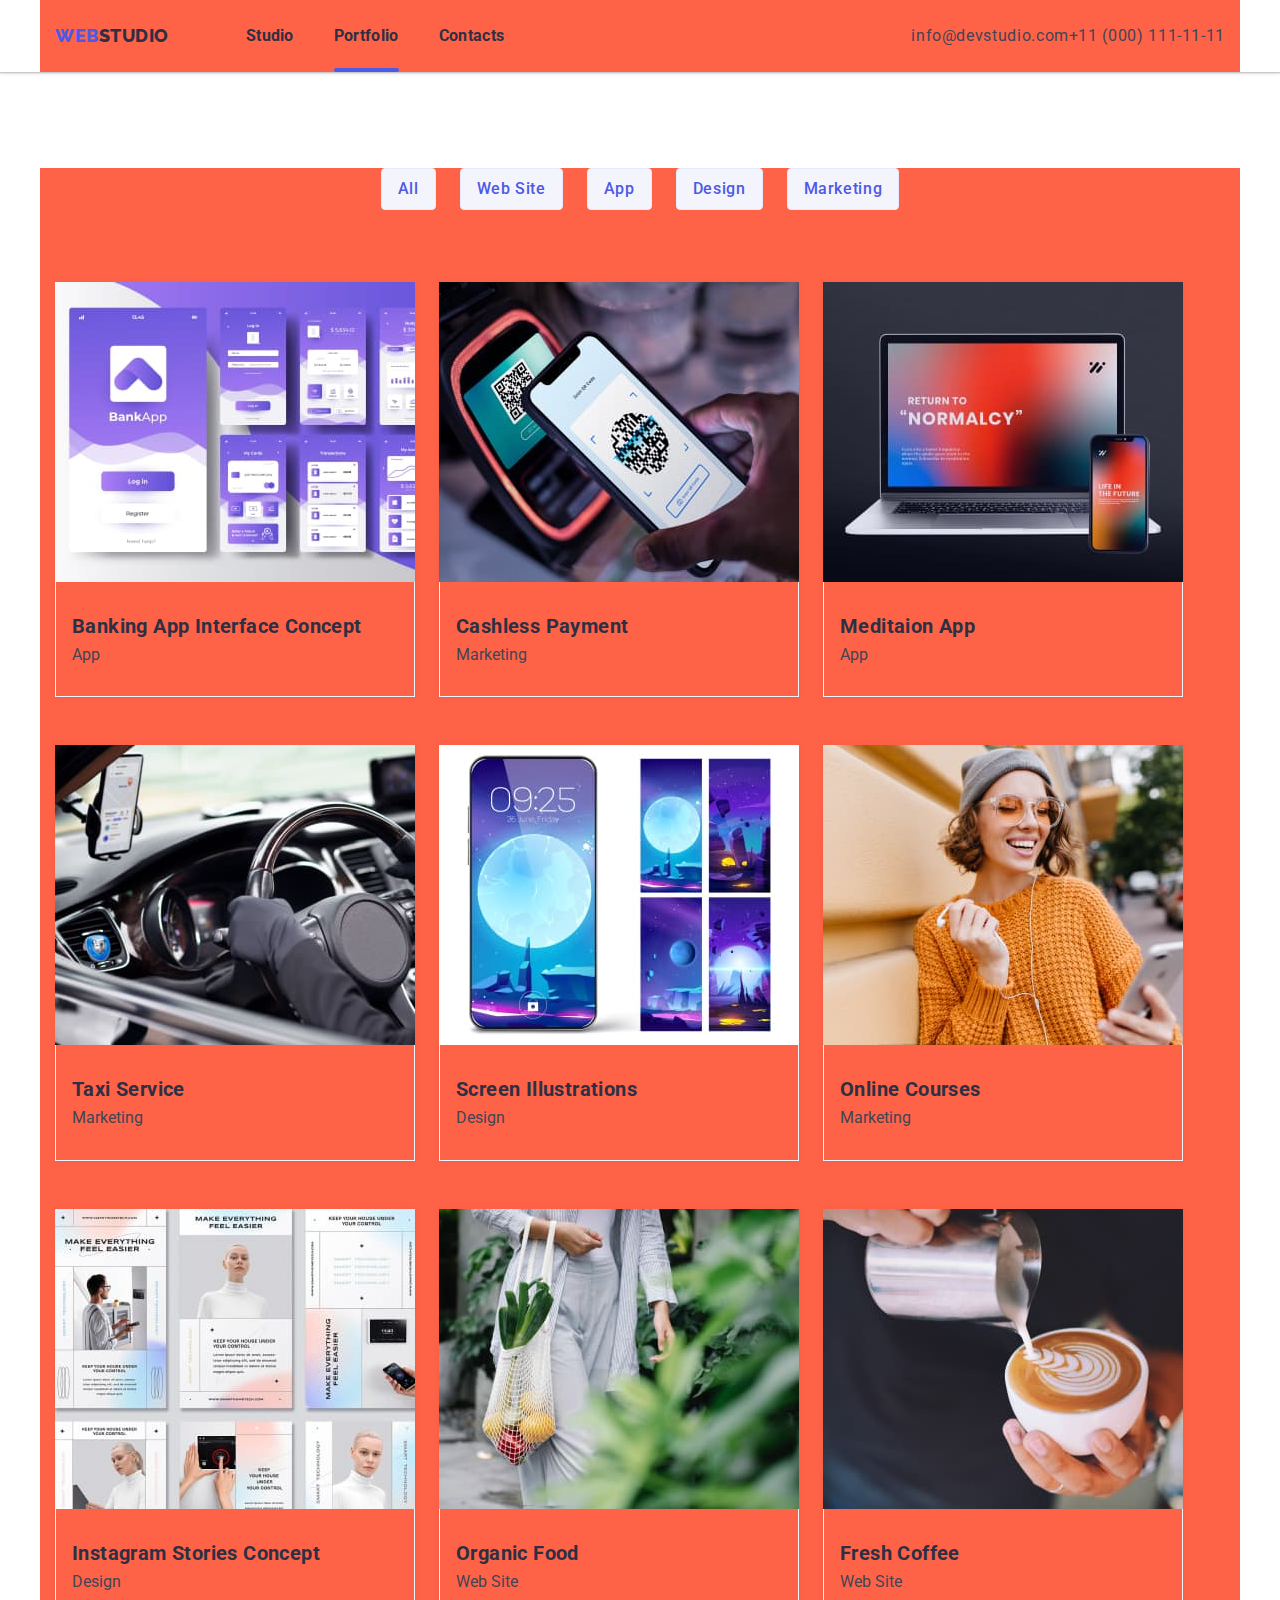
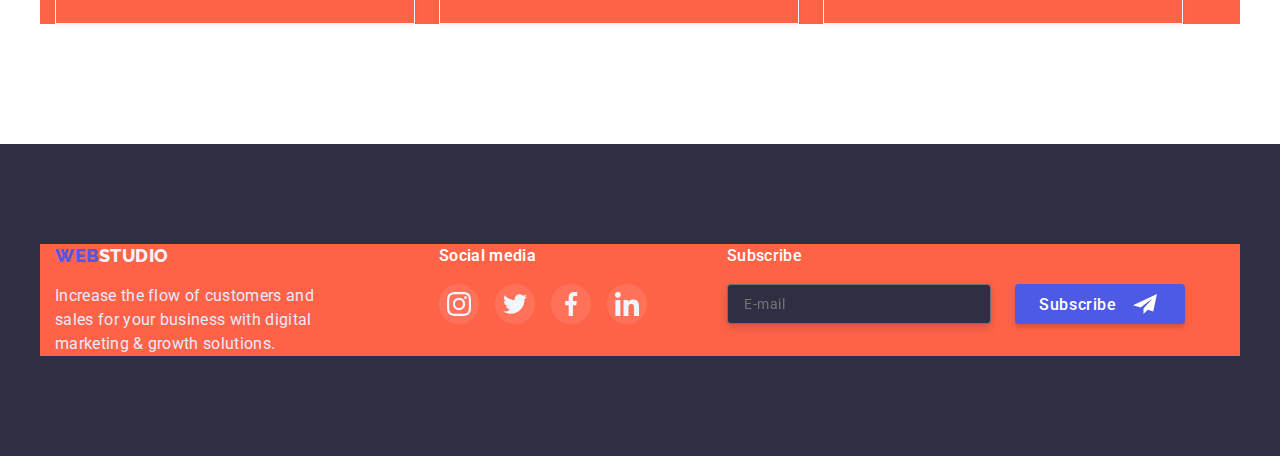
==== portfolio.html @ c45986e3 "Робота почалася" ====
<!DOCTYPE html>
<html lang="en">
  <head>
    <meta charset="UTF-8" />
    <meta http-equiv="X-UA-Compatible" content="IE=edge" />
    <meta name="viewport" content="width=device-width, initial-scale=1.0" />
    <title>Portfolio</title>
    <!-- шрифт Raleway – 800 і шрифт Roboto – 400, 500, 700 і 900. -->
    <link rel="preconnect" href="https://fonts.googleapis.com" />
    <link rel="preconnect" href="https://fonts.gstatic.com" crossorigin />
    <link
      href="https://fonts.googleapis.com/css2?family=Raleway:wght@800&family=Roboto:wght@400;500;700;900&display=swap"
      rel="stylesheet"
    />

    <link
      rel="stylesheet"
      href="https://cdn.jsdelivr.net/npm/modern-normalize@1.1.0/modern-normalize.min.css"
    />

    <link rel="stylesheet" href="./css/styles.css" />
  </head>
  <body>
    <header class="top-page">
      <!--шапка сторінки-->
      <div class="container cont-div">
        <nav class="cont-nav">
          <a class="logo-studio decor" href="">
            <span class="logo-web">Web</span>Studio</a
          >
          <ul class="nav-menu">
            <li class="menu-item">
              <a class="menu-list decor text-style" href="./index.html">
                Studio</a
              >
            </li>
            <li class="menu-item">
              <a class="menu-list curent-page decor text-style" href="#">Portfolio</a>
            </li>
            <li class="menu-item">
              <a class="menu-list decor text-style" href="#">Contacts</a>
            </li>
          </ul>
        </nav>
        <ul class="text-top list">
          <li>
            <a href="mailto:info@devstudio.com" class="decor text-top-efects"
              >info@devstudio.com</a
            >
          </li>
          <li>
            <a
              href="tel:+11(000)111-11-11"
              class="decor text-top-efects top-link-margin"
              >+11 (000) 111-11-11</a
            >
          </li>
        </ul>
      </div>
    </header>
    <main>
      <!-- секція посилань -->
      <section class="main-box">
        <div class="container">
          <!-- прихований заголовок -->
          <h1 class="visually-hidden">Portfolio</h1>
          <ul class="list portfolio-menu">
            <li class="menu-items">
              <button type="button" class="filter-button">All</button>
            </li>
            <li class="menu-items">
              <button type="button" class="filter-button">Web Site</button>
            </li>
            <li class="menu-items">
              <button type="button" class="filter-button">App</button>
            </li>
            <li class="menu-items">
              <button type="button" class="filter-button">Design</button>
            </li>
            <li class="menu-items">
              <button type="button" class="filter-button">Marketing</button>
            </li>
          </ul>
          <!-- список зображень -->
          <ul class="list main-list">
            <li class="pakcage-list-link">
              <a href="#" class="decor list-link">
                <div class="common-parent">
                  <img class="main-portfolio-photo"
                    src="./images/img1p.jpg"
                    alt="bank app"
                    width="360"
                    height="300"
                  />
                  <p class="overlay">
                    14 Stylish and User-Friendly App Design Concepts · Task
                    Manager App · Calorie Tracker App · Exotic Fruit Ecommerce
                    App · Cloud Storage App
                  </p>
                </div>
                <div class="card-text">
                  <h2 class="text-image">Banking App Interface Concept</h2>
                  <p class="subtext-image">App</p>
                </div>
              </a>
            </li>
            <li class="pakcage-list-link">
              <a href="#" class="decor list-link">
                <div class="common-parent">
                  <img
                    src="./images/img2p.jpg"
                    alt="blue box"
                    width="360"
                    height="300"
                  />
                  <p class="overlay">
                    14 Stylish and User-Friendly App Design Concepts · Task
                    Manager App · Calorie Tracker App · Exotic Fruit Ecommerce
                    App · Cloud Storage App
                  </p>
                </div>
                <div class="card-text">
                  <h2 class="text-image">Cashless Payment</h2>
                  <p class="subtext-image">Marketing</p>
                </div>
              </a>
            </li>
            <li class="pakcage-list-link">
              <a href="#" class="decor list-link">
                <div class="common-parent">
                  <img
                    src="./images/img3p.jpg"
                    alt="makbook and celphone"
                    width="360"
                    height="300"
                  />
                  <p class="overlay">
                    14 Stylish and User-Friendly App Design Concepts · Task
                    Manager App · Calorie Tracker App · Exotic Fruit Ecommerce
                    App · Cloud Storage App
                  </p>
                </div>
                <div class="card-text">
                  <h2 class="text-image">Meditaion App</h2>
                  <p class="subtext-image">App</p>
                </div>
              </a>
            </li>
            <li class="pakcage-list-link">
              <a href="#" class="decor list-link">
                <div class="common-parent">
                  <img
                    src="./images/img4p.jpg"
                    alt="navigator in the car"
                    width="360"
                    height="300"
                  />
                  <p class="overlay">
                    14 Stylish and User-Friendly App Design Concepts · Task
                    Manager App · Calorie Tracker App · Exotic Fruit Ecommerce
                    App · Cloud Storage App
                  </p>
                </div>
                <div class="card-text">
                  <h2 class="text-image">Taxi Service</h2>
                  <p class="subtext-image">Marketing</p>
                </div>
              </a>
            </li>
            <li class="pakcage-list-link">
              <a href="#" class="decor list-link">
                <div class="common-parent">
                  <img
                    src="./images/img5p.jpg"
                    alt="display of celphone"
                    width="360"
                    height="300"
                  />
                  <p class="overlay">
                    14 Stylish and User-Friendly App Design Concepts · Task
                    Manager App · Calorie Tracker App · Exotic Fruit Ecommerce
                    App · Cloud Storage App
                  </p>
                </div>
                <div class="card-text">
                  <h2 class="text-image">Screen Illustrations</h2>
                  <p class="subtext-image">Design</p>
                </div>
              </a>
            </li>
            <li class="pakcage-list-link">
              <a href="#" class="decor list-link">
                <div class="common-parent">
                  <img
                    src="./images/img6p.jpg"
                    alt="girl and celphone"
                    width="360"
                    height="300"
                  />
                  <p class="overlay">
                    14 Stylish and User-Friendly App Design Concepts · Task
                    Manager App · Calorie Tracker App · Exotic Fruit Ecommerce
                    App · Cloud Storage App
                  </p>
                </div>
                <div class="card-text">
                  <h2 class="text-image">Online Courses</h2>
                  <p class="subtext-image">Marketing</p>
                </div>
              </a>
            </li>
            <li class="pakcage-list-link">
              <a href="#" class="decor list-link">
                <div class="common-parent">
                  <img
                    src="./images/img7p.jpg"
                    alt="profile"
                    width="360"
                    height="300"
                  />
                  <p class="overlay">
                    14 Stylish and User-Friendly App Design Concepts · Task
                    Manager App · Calorie Tracker App · Exotic Fruit Ecommerce
                    App · Cloud Storage App
                  </p>
                </div>
                <div class="card-text">
                  <h2 class="text-image">Instagram Stories Concept</h2>
                  <p class="subtext-image">Design</p>
                </div>
              </a>
            </li>
            <li class="pakcage-list-link">
              <a href="#" class="decor list-link">
                <div class="common-parent">
                  <img
                    src="./images/img8p.jpg"
                    alt="bag in food"
                    width="360"
                    height="300"
                  />
                  <p class="overlay">
                    14 Stylish and User-Friendly App Design Concepts · Task
                    Manager App · Calorie Tracker App · Exotic Fruit Ecommerce
                    App · Cloud Storage App
                  </p>
                </div>
                <div class="card-text">
                  <h2 class="text-image">Organic Food</h2>
                  <p class="subtext-image">Web Site</p>
                </div>
              </a>
            </li>
            <li class="pakcage-list-link">
              <a href="#" class="decor list-link">
                <div class="common-parent">
                  <img
                    src="./images/img9p.jpg"
                    alt="cup of coffee"
                    width="360"
                    height="300"
                  />
                  <p class="overlay">
                    14 Stylish and User-Friendly App Design Concepts · Task
                    Manager App · Calorie Tracker App · Exotic Fruit Ecommerce
                    App · Cloud Storage App
                  </p>
                </div>
                <div class="card-text">
                  <h2 class="text-image">Fresh Coffee</h2>
                  <p class="subtext-image">Web Site</p>
                </div>
              </a>
            </li>
          </ul>
        </div>
      </section>
    </main>
    <footer class="color-back-space">
      <div class="container main-div">
        <div class="main-footer">
          <a class="logo-studio decor second-logo-color" href="">
            <span class="logo-web">Web</span>Studio</a
          >
          <p class="main-footer-text">
            Increase the flow of customers and sales for your business with
            digital marketing & growth solutions.
          </p>
        </div>
        <div class="pacage-footer-link">
          <h3 class="futer-subtitle">Social media</h3>
          <ul class="fotter-list list">
            <li class="list-li">
              <a href="#" class="list-li-link">
                <svg class="li-link-svg">
                  <use href="./images/sprite.svg#icon-instagram"></use>
                </svg>
              </a>
            </li>
            <li class="list-li">
              <a href="#" class="list-li-link">
                <svg class="li-link-svg">
                  <use href="./images/sprite.svg#icon-twitter"></use>
                </svg>
              </a>
            </li>
            <li class="list-li">
              <a href="#" class="list-li-link">
                <svg class="li-link-svg">
                  <use href="./images/sprite.svg#icon-facebook"></use>
                </svg>
              </a>
            </li>
            <li class="list-li">
              <a href="#" class="list-li-link">
                <svg class="li-link-svg">
                  <use href="./images/sprite.svg#icon-linkedin"></use>
                </svg>
              </a>
            </li>
          </ul>
        </div>
        <form class="box-subscribe">
          <label class="input-mail-fotter">
            <span class="describ-subscrib">Subscribe</span>
            <input
              class="field-imput-mail"
              type="email"
              name="user-subscrebe"
              placeholder="E-mail"
            />
          </label>
          
          <button class="button-send-mail buttons-style join-button" type="submit">
              Subscribe
              <svg class="svg-airplane">
                <use href="./images/sprite-original.svg#icon-frame"></use>
              </svg>
          </button>
          
        </form>
      </div>
    </footer>
  </body>
</html>
---- css/styles.css ----
/* ==============Baze================= */

body {
  margin: 0;
  font-family: Roboto, sans-serif;
  color: #2e2f42;
  font-size: 16px;
}
html {
  box-sizing: border-box;
}
*,
*::before,
*::after {
  box-sizing: inherit;
}

.visually-hidden {
  position: absolute;
  white-space: nowrap;
  width: 1px;
  height: 1px;
  overflow: hidden;
  border: 0;
  padding: 0;
  clip: rect(0 0 0 0);
  clip-path: inset(50%);
  margin: -1px;
}

.list {
  list-style: none;
}

.decor {
  text-decoration: none;
}

h1,
h2,
h3,
h4,
p {
  margin-top: 0;
  margin-bottom: 0;
}

ul {
  margin-top: 0;
  margin-bottom: 0;
  padding-left: 0;
}

img {
  display: block;
}

/* .container {
  width: 1158px;
  margin-left: auto;
  margin-right: auto;
  padding-left: 15px;
  padding-right: 15px;
} */



.container {
  padding-left: 15px;
  padding-right: 15px;
}
@media screen and (min-width: 320px) {
  .container {
   max-width: 767px;
   width: 100%;
    margin-left: auto;
    margin-right: auto;
    background-color: tomato;
  } 
}

@media screen and (min-width: 768px) {
  .container {
    width: 768px;
  }
}

@media screen and (min-width: 1200px) {
  .container {
    min-width: 1200px;
  }
}


/* ============== Components============*/
:root {
  --main-color-text: #434455;
  --primary-brand: #4d5ae5;
  --universal-color: #2e2f42;
  --subakcent-color: #f4f4fd;
  --color-secondary: #ffffff;
  --color-fon: #f4f4fd;
  --color-decor: #e7e9fc;

  --trans-der-and-func: 250ms cubic-bezier(0.4, 0, 0.2, 1);
}

/* ============== /Components============*/

/* --------логотип і навігація--------- */

.top-page {
  box-shadow: 0px 2px 1px rgba(46, 47, 66, 0.08),
    0px 1px 1px rgba(46, 47, 66, 0.16), 0px 1px 6px rgba(46, 47, 66, 0.08);
}
.cont-div {
  display: flex;
  align-items: center;
  justify-content: space-between;
}

.cont-nav {
  display: flex;
}
.logo-web {
  font-family: Raleway, sans-serif;
  font-size: 18px;
  line-height: 1.33;
  text-transform: uppercase;
  font-weight: 800;
  color: var(--primary-brand);
}
.logo-studio {
  margin-right: 77px;
  padding-top: 24px;
  padding-bottom: 24px;

  font-family: Raleway, sans-serif;
  font-size: 18px;
  line-height: 1.33;
  letter-spacing: 0.03em;
  text-transform: uppercase;
  font-weight: 800;
  color: var(--universal-color);
}

.nav-menu {
  display: flex;
  align-items: center;
  list-style: none;
  text-decoration: none;
}

@media screen and (max-width: 767px){
  .nav-menu {
    display: none;
  }
}

.menu-item:not(:last-child) {
  margin-right: 40px;
}
.menu-item {
}

.text-style {
  position: relative;
  display: block;
  padding-top: 24px;
  padding-bottom: 24px;
  font-weight: 700;
  line-height: 1.5;
  letter-spacing: 0.02em;
  color: inherit;
  transition: color 250ms cubic-bezier(0.4, 0, 0.2, 1);
}
.menu-list.curent-page::after {
  content: "";
  position: absolute;
  display: block;
  width: 100%;
  height: 4px;
  bottom: 0;
  background: #4d5ae5;
  border-radius: 2px;
}
.menu-list:hover::after,
.menu-list:focus::after {
  color: var(--primary-brand);
}

.menu-list:hover,
.menu-list:focus {
  color: var(--primary-brand);
}
.menu-list:active {
  color: var(--primary-brand);
}

.text-top-efects {
  color: var(--main-color-text);
  padding-top: 24px;
  padding-bottom: 24px;
  transition: color var(--trans-der-and-func);
}
.text-top-efects:hover,
.text-top-efects:focus {
  color: var(--primary-brand);
}


/* --------/логотип і навігація--------- */


/* --------стилізація мобільного меню--------- */
@media screen and (max-width: 767px) {

  .burger-menu {
    width: 32px;
    height: 22px;
    padding: 0;
    cursor: pointer;
   
    border-color: transparent;
    background-color: var(--color-decor);
  }
  .icon-burger-menu {
    width: 100%;
    height: 100%;
  }

  .text-top {
    display: none;
  }
  .mobile-menu {
    position: fixed;
    top: 0;
    left: 0;
    width: 100%;
    height: 100%;
    max-height: 796px;
    z-index: 1000;
    background-color: blue;
  
    opacity: 0;
    visibility: hidden;
    pointer-events: none;
    transition: opacity var(--trans-der-and-func), visibility var(--trans-der-and-func);
  }
  
  .mobile-menu.is-open {
    opacity: 1;
    visibility: visible;
    pointer-events: auto;
  }
  
  .mobile-container {
    position: relative;
  }
  
  .close-mobile-menu {
    position: absolute;
    top: 40px;
    right: 40px;
    display: flex;
    justify-content: center;
    align-items: center;
    padding: 0;
    width: 24px;
    height: 24px;
    border-radius: 50%;
    cursor: pointer;
    background: #e7e9fc;
    border: 1px solid rgba(0, 0, 0, 0.1);
    transition: border var(--trans-der-and-func);
  }
  
  .close-mobile-menu:hover,
  .close-mobile-menu:focus {
    background: #e7e9fc;
    box-shadow: 0px 1px 6px rgba(46, 47, 66, 0.08),
      0px 1px 1px rgba(46, 47, 66, 0.16), 0px 2px 1px rgba(46, 47, 66, 0.08);
    border: transparent; */
  }

  .mobile-sociale-link {

  }
  
  .mobile-link-item {
  
  }
  
}



@media screen and (min-width: 768px) {
  .burger-menu,
  .mobile-page-list,
  .mobile-list-contacts,
  .close-mobile-menu,
  .mobile-sociale-link
   {
    display: none;
  }
   .text-top {
    display: block;
    font-size: 12px;
    line-height: 1.33;
    letter-spacing: 0.04em;
    color: var(--main-color-text);
   }

   .list-distance {
    margin-left: 0;
   }


}


@media screen and (min-width: 1200px) {
  
  .text-top {
    display: flex;
    font-size: 16px;
  line-height: 1.5;
}
.list-distance {
  margin-left: 40px;
}
}




/* --------стилізація мобільного меню--------- */



/* ------оформлення секції герой ----------*/
.hero-style {
  max-width: 1440px;
  margin-left: auto;
  margin-right: auto;
  padding-top: 192px;
  padding-bottom: 192px;
  background-image: linear-gradient(
      rgba(46, 47, 66, 0.7),
      rgba(46, 47, 66, 0.7)
    ),
    url(../images/people-office.jpg);
  background-size: cover;
  text-align: center;
}

.hero-case {
}
.hero-title {
  margin: 0 auto;
  font-weight: 700;
  font-size: 56px;
  width: 496px;
  line-height: 1.07;
  color: var(--color-secondary);
}

.buttons-style {
  min-width: 170px;
  margin-top: 48px;
  padding-top: 16px;
  padding-right: 10px;
  padding-bottom: 16px;
  padding-left: 10px;
  background: var(--primary-brand);
  box-shadow: 0px 4px 4px rgba(0, 0, 0, 0.15);
  border: 1px transparent;
  border-radius: 4px;

  font-family: inherit;
  font-weight: 700;
  font-size: 16px;
  line-height: 1.19;
  align-items: center;
  letter-spacing: 0.04em;
  color: var(--color-secondary);
  cursor: pointer;
  transition: box-shadow var(--trans-der-and-func);
}
.buttons-style:hover,
.buttons-style:focus {
  background: var(--primary-brand);
  box-shadow: 0px 1px 6px rgba(46, 47, 66, 0.08),
    0px 1px 1px rgba(46, 47, 66, 0.16), 0px 2px 1px rgba(46, 47, 66, 0.08);
}
.buttons-style:active {
  background: #404bbf;
  box-shadow: 0px 4px 4px rgba(0, 0, 0, 0.15);

  /* ------/оформлення секції герой ----------*/
}
/*  -------секція друга - основні переваги-------------*/
.second-list {
  display: flex;
  justify-content: center;
  align-items: center;
  width: 264px;
  height: 112px;
  margin-bottom: 8px;

  padding: 24px 100px;
  background: #f4f4fd;
  border-radius: 4px;
}
.elements-place {
  display: flex;
  justify-content: space-between;
}

.place-of-space:not(:last-child) {
  margin-right: 24px;
  flex-basis: calc((100% - 72px) / 4);
  min-width: 264px;
}
.element-of-dicoration {
  width: 64px;
  height: 64px;
}

.subhead {
  margin-bottom: 8px;
  font-weight: 700;
  font-size: 20px;
  line-height: 1.2;
  letter-spacing: 0.02em;
}
.main-content {
  letter-spacing: 0.02em;
  font-size: 16px;
  line-height: 1.5;
  color: var(--main-color-text);
}

/*  --------/секція друга - основні переваги-------------*/



/* ----------cекція третя - що ми робимо-------------- */
.box-space {
  padding-bottom: 120px;
  padding-top: 120px;
}
.subtitle {
  font-weight: 700;
  font-size: 36px;
  line-height: 1.11;
  text-align: center;
  letter-spacing: 0.02em;
  text-transform: capitalize;
  margin-bottom: 72px;
}
.work-list {
  display: flex;
  gap: 24px;
}
.work-list-item {
  flex-basis: calc((100% - 48px) / 3);
}
/* --------/cекція третя - що ми робимо-------------- */

/*--------секція четверта - наша команда-----------*/
.space {
  padding-bottom: 120px;
}
.image-descriptions {
  padding-top: 32px;
  padding-bottom: 32px;
  text-align: center;
}
.sub-subtitle {
  margin-bottom: 8px;
  font-weight: 700;
  font-size: 20px;
  line-height: 1.2;
  letter-spacing: 0.02em;
}

.back-ceil {
  background-color: var(--color-fon);
}

.data-team {
  display: flex;
  gap: 24px;
}
.back-pictures-phone {
  flex-basis: calc((100% - 72px) / 4);
  background-color: var(--color-secondary);
  box-shadow: 0px 1px 6px rgba(46, 47, 66, 0.08),
    0px 1px 1px rgba(46, 47, 66, 0.16), 0px 2px 1px rgba(46, 47, 66, 0.08);
  border-radius: 0px 0px 4px 4px;
}

.text-describ {
  margin-bottom: 12px;
  font-size: 16px;
  line-height: 1.5;
  letter-spacing: 0.02em;
  color: var(--main-color-text);
}
.box-social-link {
  display: flex;
  justify-content: center;
  gap: 24px;
}

.social-link {
}
.social-link-item {
  display: flex;
  justify-content: center;
  align-items: center;
  width: 40px;
  height: 40px;
  border-radius: 50%;
  background: var(--primary-brand);
}

.link-marker {
  width: 16px;
  height: 16px;
  fill: var(--color-fon);
}

/*--------/секція четверта - наша команда-----------*/
/* ------додаткова секція з іконками посиланнями на компанії-------- */
.cards-collection {
  padding-bottom: 120px;
}
.icon-book {
  display: flex;
  justify-content: center;
  align-items: center;
  gap: 24px;
}
.icon-book-page {
  flex-basis: calc((100%-120px) / 5);
}
.page-link {
  display: flex;
  justify-content: center;
  align-items: center;
  height: 88px;
  color: #afb1b8;
  border: 1px solid #8e8f99;
  border-radius: 4px;
  transition: color var(--trans-der-and-func), border var(--trans-der-and-func);
}
.page-link:hover,
.page-link:focus {
  color: var(--primary-brand);
  border: 1px solid var(--primary-brand);
  border-radius: 4px;
}
.page-image {
  width: 104px;
  height: 56px;
  fill: #8e8f99;
}

.page-image {
  fill: currentColor;
}
/* ------/додаткова секція з іконками посиланнями на компанії-------- */
/* -----------футер-------------- */
.div-box-pad {
  padding-top: 120px;
}
.color-back-space {
  display: flex;
  padding-top: 100px;
  padding-bottom: 100px;
  background-color: var(--universal-color);
}
.main-div {
  display: flex;
}
.second-logo-color {
  margin-right: 0;
  padding-top: 0;
  padding-bottom: 0;
  align-items: baseline;
  color: var(--color-fon);
}
.main-footer {
}
.main-footer-text {
  margin-top: 16px;
  margin-right: 0;
  font-size: 16px;
  line-height: 1.5;
  letter-spacing: 0.02em;
  color: #e7e9fc;
}

.main-footer-text {
  width: 264px;
}
.pacage-footer-link {
  margin-left: 120px;
  margin-right: 80px;
}

.futer-subtitle {
  margin-bottom: 16px;
  font-weight: 600;
  font-size: 16px;
  line-height: 1.5;
  letter-spacing: 0.02em;
  color: #ffffff;
}
.fotter-list {
  display: flex;
  gap: 16px;
}

.list-li {
}

.list-li-link {
  display: flex;
  justify-content: center;
  align-items: center;
  width: 40px;
  height: 40px;
  background-color: rgba(255, 255, 255, 0.1);
  border-radius: 50%;
  transition: background-color var(--trans-der-and-func);
}

.list-li-link:hover,
.list-li-link:focus {
  background-color: #31d0aa;
}

.li-link-svg {
  width: 24px;
  height: 24px;
  fill: var(--color-fon);
}

/* --------стилі форми футера---------- */
.box-subscribe {
  position: relative;
  display: flex;
  align-items: flex-end;
  width: 453px;
  height: 80px;
}

.input-mail-fotter {
  display: flex;
  flex-direction: column;
  margin-right: 24px;
}
.describ-subscrib {
  margin-bottom: 16px;
  font-weight: 500;
  font-size: 16px;
  line-height: 1.5;
  letter-spacing: 0.02em;
  color: #ffffff;
}
.field-imput-mail {
  width: 264px;
  height: 40px;
  padding: 8px 16px;

  font-weight: 400;
  font-size: 14px;
  line-height: 2;
  letter-spacing: 0.04em;

  outline: none;
  color: rgba(255, 255, 255, 0.6);
  background-color: var(--universal-color);
  border: 1px solid rgba(255, 255, 255, 0.3);
  filter: drop-shadow(0px 4px 4px rgba(0, 0, 0, 0.15));
  border-radius: 4px;
}
.join-button {
  right: 0;
  bottom: 0;

  width: 170px;
}
.button-send-mail {
  display: flex;
  gap: 16px;
  margin-top: 0;
  padding: 8px;
  padding-right: 24px;
  padding-left: 24px;
  height: 40px;
  font-weight: 500;
}

.svg-airplane {
  width: 24px;
  height: 24px;
  align-items: center;
  cursor: pointer;
  pointer-events: none;
  fill: #ffffff;
}

/* --------/стилі форми футера---------- */

/* -----------/футер-------------- */

/* -----------Бекдроп і модальне вікно----------- */
.backdrop {
  position: fixed;
  top: 0;
  left: 0;
  z-index: 1000;
  width: 100%;
  height: 100%;
  background-color: rgba(46, 47, 66, 0.4);
  transition: opacity var(--trans-der-and-func),
    visibility var(--trans-der-and-func);
}

.backdrop.is-hidden {
  opacity: 0;
  visibility: hidden;
  pointer-events: none;
}

.modal {
  position: absolute;
  top: 50%;
  left: 50%;
  transform: translate(-50%, -50%);
  width: 408px;
  padding: 24px;
  padding-top: 72px;

  background: #fcfcfc;
  box-shadow: 0px 1px 1px rgba(0, 0, 0, 0.14), 0px 1px 3px rgba(0, 0, 0, 0.12),
    0px 2px 1px rgba(0, 0, 0, 0.2);
  border-radius: 4px;
}

.position {
}

.close-modal {
  position: absolute;
  top: 24px;
  right: 24px;
  display: flex;
  justify-content: center;
  align-items: center;
  padding: 0;
  width: 24px;
  height: 24px;
  border-radius: 50%;
  cursor: pointer;
  background: #e7e9fc;
  border: 1px solid rgba(0, 0, 0, 0.1);
  transition: border var(--trans-der-and-func);
}

.close-modal:hover,
.close-modal:focus {
  background: #e7e9fc;
  box-shadow: 0px 1px 6px rgba(46, 47, 66, 0.08),
    0px 1px 1px rgba(46, 47, 66, 0.16), 0px 2px 1px rgba(46, 47, 66, 0.08);
  border: transparent;
}

/* -----------/Бекдроп і модальне вікно----------- */

/* ----------Стилі форми---------------------- */

.action {
  box-sizing: border-box;
  text-align: center;
  margin-bottom: 16px;
  font-weight: 500;
  font-size: 16px;
  line-height: 1.5;
  letter-spacing: 0.02em;
  color: var(--universal-color);
}

.style-form {
  display: flex;
  flex-direction: column;
}
.join-form-field {
  margin-bottom: 16px;
}

.form-field {
  display: block;
  margin-bottom: 8px;
}
.text-form-style {
  display: block;
  margin-bottom: 4px;
  font-weight: 400;
  font-size: 12px;
  line-height: 1.33;

  letter-spacing: 0.04em;
  color: #8e8f99;
  cursor: pointer;
}
.input-svg-together {
  position: relative;
  display: block;
  cursor: pointer;
}
.field-input {
  display: inline-block;
  width: 100%;
  padding-left: 40px;
  height: 40px;
  border: 1px solid rgba(33, 33, 33, 0.2);
  border-radius: 4px;
}
.svg-input {
  position: absolute;
  display: block;
  width: 18px;
  height: 18px;
  top: 0;
  left: 16px;
  margin: 0;
  fill: black;
  transform: translate(0, 50%);
}

.field-input:focus + .svg-input {
  fill: var(--primary-brand);
}
.svg-phone-size {
  width: 18px;
  height: 24px;
}
.page-for-coments {
  display: block;
  width: 100%;
  height: 120px;
  padding: 8px 16px;
  resize: none;

  font-weight: 400;
  font-size: 12px;
  line-height: 1.33;
  letter-spacing: 0.04em;
  border: 1px solid rgba(33, 33, 33, 0.2);
  border-radius: 4px;
}
.box-policy {
  display: flex;
  align-items: center;
  margin-bottom: 24px;
}
.check {
  width: 16px;
  height: 16px;
  margin-right: 8px;
  align-items: baseline;
  border-radius: 2px;
}
.check {
  appearance: none;
  -webkit-appearance: none;
  -moz-appearance: none;
}
.check:checked + .icon-policy-check {
  fill: var(--color-fon);
  background: #404bbf;
  border: 1.25px solid #404bbf;
}
.text-policy {
  position: relative;
  display: flex;
  align-items: center;
  font-size: 12px;
  line-height: 1.33px;
  letter-spacing: 0.04em;
  color: #757575;
}
.button-send {
  margin-right: auto;
  margin-left: auto;
  margin-top: 0;
  width: 169px;
  height: 56px;
  font-weight: 500;
}
.link-policy {
  margin-left: 4px;
  color: var(--primary-brand);
}
.icon-policy-check {
  position: absolute;
  width: 16px;
  height: 16px;
  padding: 2px;
  fill: #fcfcfc;
  border: 1.25px solid #2e2f42;
  border-radius: 2px;
}

/* ----------/Стилі форми---------------------- */

/* ==================Portfolio======================= */

/* -----------оформлення кнопок----------- */
.main-box {
  padding-top: 96px;
  padding-bottom: 120px;
}
.main-box {
  padding-top: 96px;
  padding-bottom: 120px;
}
.portfolio-menu {
  display: flex;
  flex-direction: row;
  justify-content: center;
  margin-bottom: 72px;
}
.menu-items:not(:last-child) {
  margin-right: 24px;
}

.filter-button {
  background-color: var(--color-fon);
  padding: 8px 16px;
  font-family: inherit;
  font-weight: 500;
  font-size: 16px;
  line-height: 1.5;
  letter-spacing: 0.04em;
  color: var(--primary-brand);

  border: 1px solid #e7e9fc;
  border-radius: 4px;
  cursor: pointer;
  transition: color var(--trans-der-and-func),
    background-color var(--trans-der-and-func), border var(--trans-der-and-func),
    box-shadow var(--trans-der-and-func);
}

.filter-button:hover,
.filter-button:focus {
  background-color: var(--primary-brand);
  color: var(--color-secondary);
  border-color: transparent;
  box-shadow: 0px 3px 1px rgba(0, 0, 0, 0.1), 0px 2px 1px rgba(0, 0, 0, 0.08),
    0px 2px 2px rgba(0, 0, 0, 0.12);
}
/* -----------/оформлення кнопок----------- */

/* ----------оформлення тексту до карток-------------*/
.main-list {
  display: flex;
  flex-wrap: wrap;
  row-gap: 48px;
  column-gap: 24px;
}

.pakcage-list-link {
}
.list-link {
  display: block;
  box-shadow: 0px 1px 6px rgba(46, 47, 66, 0.08);
  transition: box-shadow var(--trans-der-and-func);
}
.list-link:hover,
.list-link:focus {
  box-shadow: 0px 1px 6px rgba(46, 47, 66, 0.08),
    0px 1px 1px rgba(46, 47, 66, 0.16), 0px 2px 1px rgba(46, 47, 66, 0.08);
}
.common-parent {
  position: relative;
  overflow: hidden;
}
.main-portfolio-photo {
  display: block;
}

.overlay {
  position: absolute;
  top: 0;
  left: 0;
  width: 100%;
  height: 100%;
  overflow: auto;
  transform: translate(0, 100%);
  transition: transform 250ms cubic-bezier(0.4, 0, 0.2, 1);

  padding-top: 40px;
  padding-right: 32px;
  padding-left: 32px;

  font-size: 16px;
  line-height: 1.5;
  letter-spacing: 0.02em;

  color: #f4f4fd;
  background-color: #4d5ae5;
}
.list-link:hover .overlay,
.list-link:focus .overlay {
  transform: translate(0, 0);
}

.card-text {
  padding-top: 32px;
  padding-bottom: 32px;
  padding-left: 16px;
  border-left: 0.5px solid #f4f4fd;
  border-bottom: 0.5px solid #f4f4fd;
  border-right: 0.5px solid #f4f4fd;
}

.text-image {
  font-weight: 700;
  font-size: 20px;
  line-height: 1.2;
  letter-spacing: 0.02em;
  color: var(--universal-color);
}

.subtext-image {
  margin-top: 8px;
  color: var(--main-color-text);
}

/* ----------/оформлення тексту до карток-------------*/

/* ==================/Portfolio======================= */
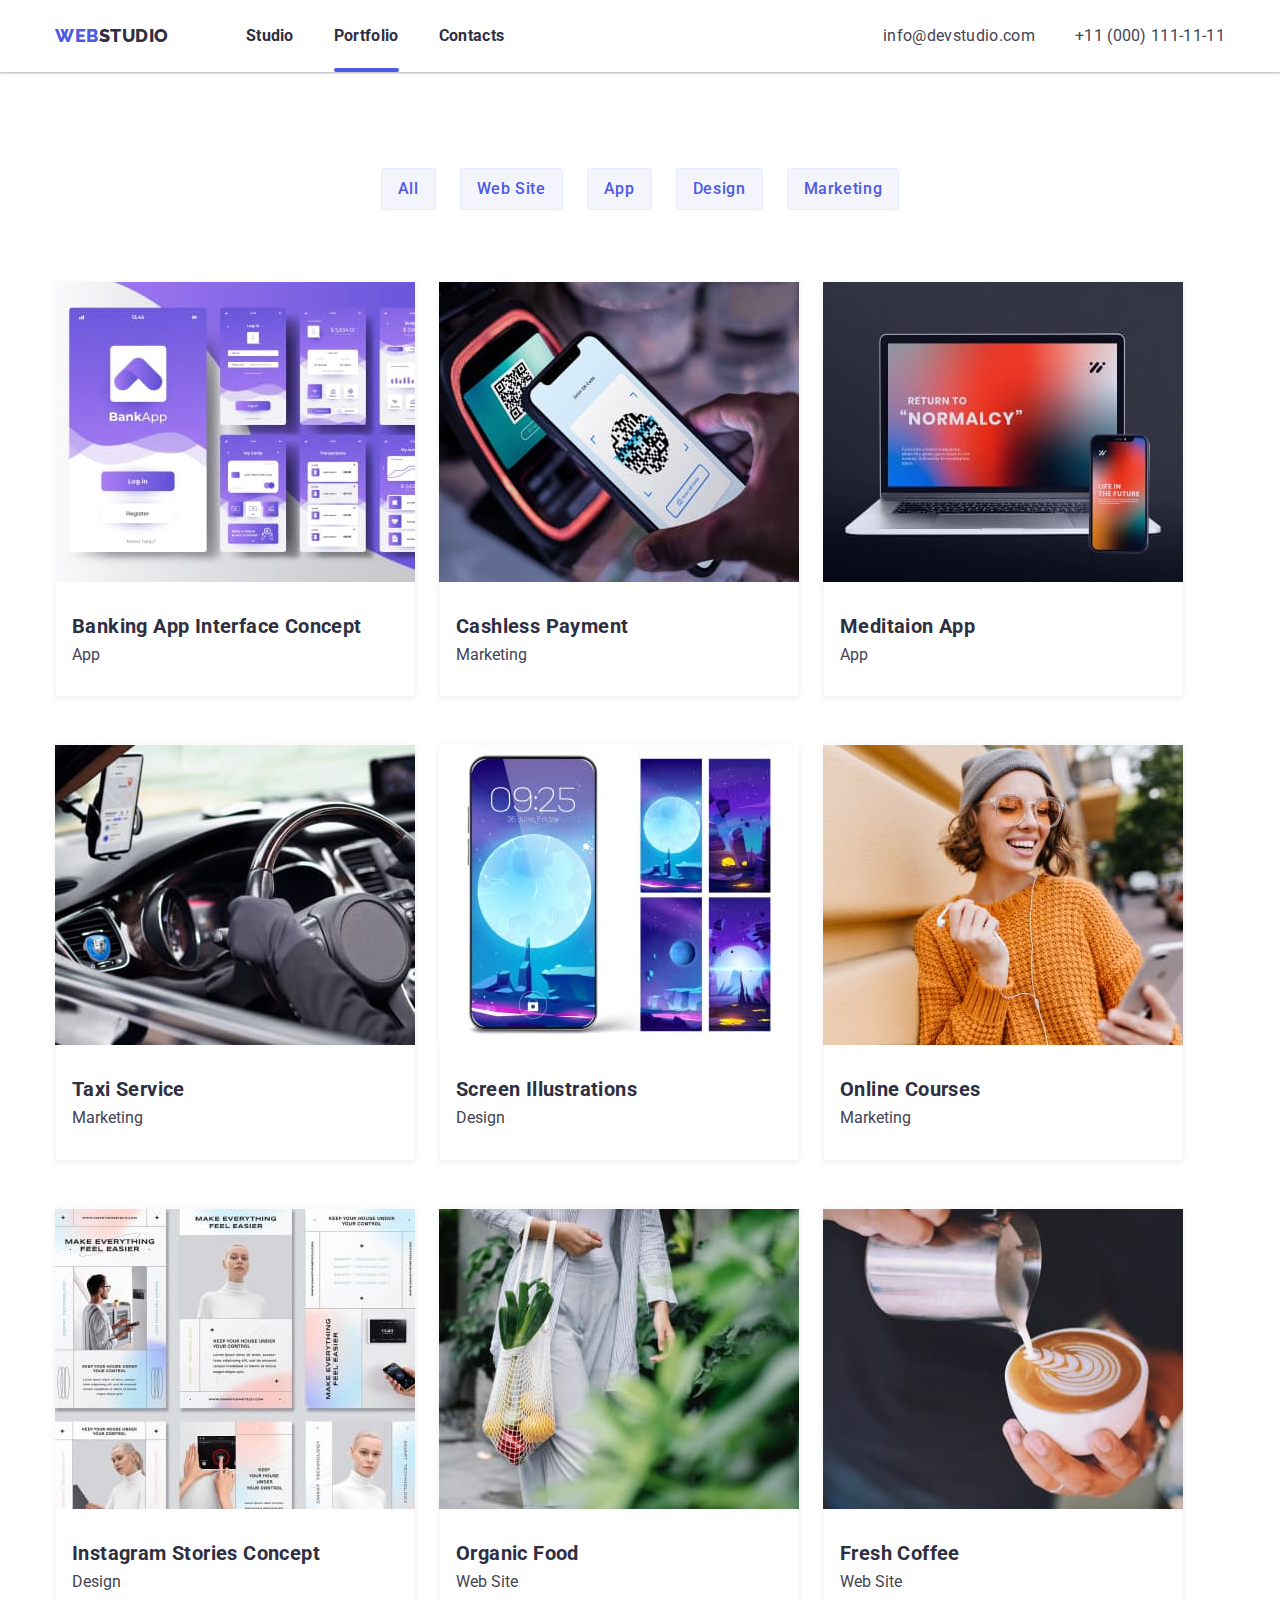
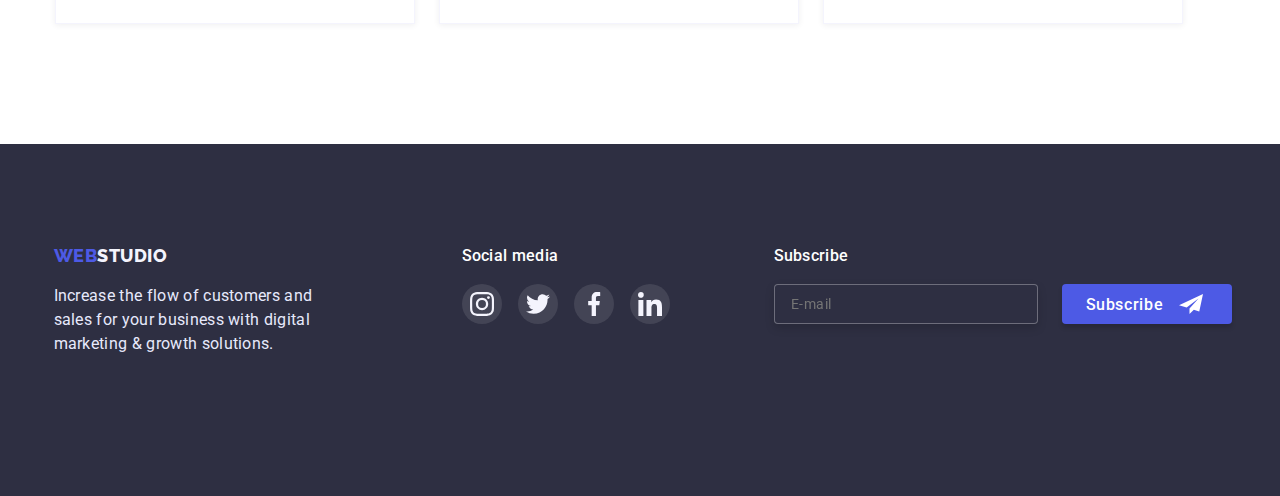
==== commit 4756ce03: "Сторінка студіо готова" ====
--- a/portfolio.html
+++ b/portfolio.html
@@ -35,20 +35,29 @@
               >
             </li>
             <li class="menu-item">
-              <a class="menu-list curent-page decor text-style" href="#">Portfolio</a>
+              <a class="menu-list decor curent-page text-style" href=""
+                >Portfolio</a
+              >
             </li>
             <li class="menu-item">
-              <a class="menu-list decor text-style" href="#">Contacts</a>
+              <a class="menu-list decor text-style" href="">Contacts</a>
             </li>
           </ul>
         </nav>
+
+        <button class="burger-menu" type="button" click-modal-open>
+          <svg class="icon-burger-menu">
+            <use href="./images/sprite.svg#icon-charm_menu-hamburger"></use>
+          </svg>
+        </button>
+
         <ul class="text-top list">
           <li>
             <a href="mailto:info@devstudio.com" class="decor text-top-efects"
               >info@devstudio.com</a
             >
           </li>
-          <li>
+          <li class="list-distance">
             <a
               href="tel:+11(000)111-11-11"
               class="decor text-top-efects top-link-margin"
@@ -56,6 +65,77 @@
             >
           </li>
         </ul>
+      </div>
+      <div class="mobile-menu" full-modal>
+        <div class="container mobile-container">
+          <button class="close-mobile-menu" type="button" click-modal-close>
+            <svg class="style-mobile-button-menu" width="8px" height="8px">
+              <use href="./images/sprite.svg#icon-close"></use>
+            </svg>
+          </button>
+
+          <ul class="mobile-page-list list">
+            <li class="mobile-link-space">
+              <a class="mobile-page-items decor" href="#">Studio</a>
+            </li>
+            <li class="mobile-link-space">
+              <a class="mobile-page-items decor" href="#">Portfolio</a>
+            </li>
+            <li class="mobile-link-space">
+              <a class="mobile-page-items decor" href="#">Contacts</a>
+            </li>
+          </ul>
+
+          <ul class="mobile-list-contacts list">
+            <li class="mob-menu-items">
+              <a
+                class="mob-tel-style"
+                href="tel:+11(000)111-11-11"
+                class="decor"
+                >+11 (000) 111-11-11</a
+              >
+            </li>
+            <li class="mob-menu-items">
+              <a
+                class="mail-mobile-menu"
+                href="mailto:info@devstudio.com"
+                class="decor"
+                >info@devstudio.com</a
+              >
+            </li>
+          </ul>
+
+          <ul class="mobile-sociale-link list">
+            <li class="mob-soc-link">
+              <a href="#" class="mobile-link-item">
+                <svg class="link-marker">
+                  <use href="./images/sprite.svg#icon-instagram"></use>
+                </svg>
+              </a>
+            </li>
+            <li class="mob-soc-link">
+              <a href="#" class="mobile-link-item">
+                <svg class="link-marker">
+                  <use href="./images/sprite.svg#icon-twitter"></use>
+                </svg>
+              </a>
+            </li>
+            <li class="mob-soc-link">
+              <a href="#" class="mobile-link-item">
+                <svg class="link-marker">
+                  <use href="./images/sprite.svg#icon-facebook"></use>
+                </svg>
+              </a>
+            </li>
+            <li class="mob-soc-link">
+              <a href="#" class="mobile-link-item">
+                <svg class="link-marker">
+                  <use href="./images/sprite.svg#icon-linkedin"></use>
+                </svg>
+              </a>
+            </li>
+          </ul>
+        </div>
       </div>
     </header>
     <main>
@@ -86,7 +166,8 @@
             <li class="pakcage-list-link">
               <a href="#" class="decor list-link">
                 <div class="common-parent">
-                  <img class="main-portfolio-photo"
+                  <img
+                    class="main-portfolio-photo"
                     src="./images/img1p.jpg"
                     alt="bank app"
                     width="360"
@@ -330,16 +411,19 @@
               placeholder="E-mail"
             />
           </label>
-          
-          <button class="button-send-mail buttons-style join-button" type="submit">
-              Subscribe
-              <svg class="svg-airplane">
-                <use href="./images/sprite-original.svg#icon-frame"></use>
-              </svg>
+
+          <button
+            class="button-send-mail buttons-style join-button"
+            type="submit"
+          >
+            Subscribe
+            <svg class="svg-airplane">
+              <use href="./images/sprite-original.svg#icon-frame"></use>
+            </svg>
           </button>
-          
         </form>
       </div>
     </footer>
+    <script src="./js/mobile-menu.js"></script>
   </body>
 </html>
--- a/css/styles.css
+++ b/css/styles.css
@@ -55,28 +55,17 @@
   display: block;
 }
 
-/* .container {
-  width: 1158px;
-  margin-left: auto;
-  margin-right: auto;
-  padding-left: 15px;
-  padding-right: 15px;
-} */
-
-
-
+/* ----------адаптивний контейнер--------- */
 .container {
   padding-left: 15px;
   padding-right: 15px;
-}
-@media screen and (min-width: 320px) {
+  margin-left: auto;
+  margin-right: auto;
+}
+@media screen and (min-width: 428px) {
   .container {
-   max-width: 767px;
-   width: 100%;
-    margin-left: auto;
-    margin-right: auto;
-    background-color: tomato;
-  } 
+    width: 428px;
+  }
 }
 
 @media screen and (min-width: 768px) {
@@ -87,10 +76,11 @@
 
 @media screen and (min-width: 1200px) {
   .container {
-    min-width: 1200px;
-  }
-}
-
+    width: 1200px;
+  }
+}
+
+/* ----------адаптивний контейнер--------- */
 
 /* ============== Components============*/
 :root {
@@ -151,7 +141,7 @@
   text-decoration: none;
 }
 
-@media screen and (max-width: 767px){
+@media screen and (max-width: 767px) {
   .nav-menu {
     display: none;
   }
@@ -159,8 +149,6 @@
 
 .menu-item:not(:last-child) {
   margin-right: 40px;
-}
-.menu-item {
 }
 
 .text-style {
@@ -208,19 +196,18 @@
   color: var(--primary-brand);
 }
 
-
 /* --------/логотип і навігація--------- */
 
-
-/* --------стилізація мобільного меню--------- */
+/* ====МОБІЛЬНА ВЕРСІЯ===== */
+
+/*----стилізація мобільного меню---- */
 @media screen and (max-width: 767px) {
-
   .burger-menu {
     width: 32px;
     height: 22px;
     padding: 0;
     cursor: pointer;
-   
+
     border-color: transparent;
     background-color: var(--color-decor);
   }
@@ -238,26 +225,28 @@
     left: 0;
     width: 100%;
     height: 100%;
-    max-height: 796px;
     z-index: 1000;
-    background-color: blue;
-  
+    background-color: var(--color-secondary);
+
     opacity: 0;
     visibility: hidden;
     pointer-events: none;
-    transition: opacity var(--trans-der-and-func), visibility var(--trans-der-and-func);
-  }
-  
+    transition: opacity var(--trans-der-and-func),
+      visibility var(--trans-der-and-func);
+  }
+
   .mobile-menu.is-open {
     opacity: 1;
     visibility: visible;
     pointer-events: auto;
   }
-  
+
   .mobile-container {
     position: relative;
-  }
-  
+    width: 100%;
+    height: 100%;
+  }
+
   .close-mobile-menu {
     position: absolute;
     top: 40px;
@@ -274,182 +263,451 @@
     border: 1px solid rgba(0, 0, 0, 0.1);
     transition: border var(--trans-der-and-func);
   }
-  
+
   .close-mobile-menu:hover,
   .close-mobile-menu:focus {
     background: #e7e9fc;
     box-shadow: 0px 1px 6px rgba(46, 47, 66, 0.08),
       0px 1px 1px rgba(46, 47, 66, 0.16), 0px 2px 1px rgba(46, 47, 66, 0.08);
-    border: transparent; */
+    border: transparent;
+  }
+
+  .mobile-page-list {
+    margin-bottom: 264px;
+    padding-top: 80px;
+    padding-right: 237px;
+    padding-left: 40px;
+  }
+
+  .mobile-link-space:not(:last-child) {
+    margin-bottom: 40px;
+  }
+
+  .mobile-page-items {
+    display: block;
+
+    font-weight: 700;
+    font-size: 36px;
+    line-height: 1.11;
+    letter-spacing: 0.02em;
+    color: inherit;
+    transition: color var(--trans-der-and-func);
+  }
+
+  .mobile-link-space:hover,
+  .mobile-link-space:focus {
+    color: #404bbf;
+  }
+
+  .mobile-list-contacts {
+    margin-bottom: 48px;
+    padding-left: 40px;
+    padding-right: 51px;
+  }
+  .mob-menu-items:not(:last-child) {
+    margin-bottom: 40px;
+  }
+
+  .mob-tel-style {
+    display: block;
+    width: 100%;
+    margin-bottom: 40px;
+    font-weight: 600;
+    font-size: 36px;
+    line-height: 1.11;
+    letter-spacing: 0.02em;
+    text-decoration: none;
+    color: inherit;
+    transition: color var(--trans-der-and-func);
+  }
+
+  .mob-tel-style:hover,
+  .mob-tel-style:focus {
+    color: var(--primary-brand);
+  }
+
+  .mail-mobile-menu {
+    font-weight: 500;
+    font-size: 20px;
+    line-height: 1.2;
+    letter-spacing: 0.02em;
+    text-decoration: none;
+    color: var(--main-color-text);
+    transition: color var(--trans-der-and-func);
+  }
+  .mail-mobile-menu:hover,
+  .mail-mobile-menu:focus {
+    color: var(--primary-brand);
   }
 
   .mobile-sociale-link {
-
+    display: flex;
+    justify-content: center;
+    gap: 56px;
+  }
+  .mob-soc-link {
+    display: flex;
+    justify-content: center;
+    align-items: center;
+    width: 40px;
+    height: 40px;
+    border-radius: 50%;
+
+    background-color: var(--primary-brand);
+  }
+  .elements-place {
+    display: block;
+  }
+  .second-list,
+  .element-of-dicoration,
+  .svg-none {
+    display: none;
+  }
+  .place-of-space {
+    margin-bottom: 96px;
+  }
+  .place-of-space:not(:last-child) {
+    margin-bottom: 72px;
+  }
+  .box-social-link {
+    display: block;
+  }
+}
+/* -----кінець унікальним стилям для мобільних девайсів------- */
+
+/* =====Стилі від мобіли до ПК====== */
+
+/* ----- секція герой -------- */
+@media screen and (min-width: 320px) {
+  .hero-style {
+    height: 432px;
+    margin-left: auto;
+    margin-right: auto;
+    padding-top: 112px;
+
+    background-image: linear-gradient(
+        rgba(46, 47, 66, 0.7),
+        rgba(46, 47, 66, 0.7)
+      ),
+      url(../images/people-bg.jpg);
+    background-size: 428px 432px;
+    background-repeat: no-repeat;
   }
   
-  .mobile-link-item {
-  
-  }
-  
-}
-
-
-
+  @media screen and (min-device-pixel-ratio: 2),
+    (-webkit-min-device-pixel-ratio: 2),
+    (min-resolution: 192dpi),
+    (min-resolution: 2dppx) {
+    .hero-style {
+      background-image: linear-gradient(
+          rgba(46, 47, 66, 0.7),
+          rgba(46, 47, 66, 0.7)
+        ),
+        url(../images/people-bg@2x.jpg);
+      background-repeat: no-repeat;
+      background-size: 428px 432px;
+    }
+  }
+
+  .hero-case {
+    width: 100%;
+    height: 100%;
+  }
+  .hero-title {
+    display: block;
+    margin-left: auto;
+    margin-right: auto;
+    width: 320px;
+    font-weight: 700;
+    font-size: 36px;
+    line-height: 1.11;
+    letter-spacing: 0.02em;
+    text-align: center;
+    color: var(--color-secondary);
+  }
+
+  .buttons-style {
+    display: block;
+    min-width: 170px;
+    margin-top: 48px;
+
+    padding-top: 16px;
+    padding-right: 10px;
+    padding-bottom: 16px;
+    padding-left: 10px;
+    background: var(--primary-brand);
+    box-shadow: 0px 4px 4px rgba(0, 0, 0, 0.15);
+    border-radius: 4px;
+    border: 1px transparent;
+    margin-left: auto;
+    margin-right: auto;
+    align-items: center;
+    cursor: pointer;
+
+    font-family: inherit;
+    font-weight: 700;
+    font-size: 16px;
+    line-height: 1.19;
+    letter-spacing: 0.04em;
+    color: var(--color-secondary);
+    transition: box-shadow var(--trans-der-and-func);
+  }
+  .buttons-style:hover,
+  .buttons-style:focus {
+    background: var(--primary-brand);
+    box-shadow: 0px 1px 6px rgba(46, 47, 66, 0.08),
+      0px 1px 1px rgba(46, 47, 66, 0.16), 0px 2px 1px rgba(46, 47, 66, 0.08);
+  }
+  .buttons-style:active {
+    background: #404bbf;
+    box-shadow: 0px 4px 4px rgba(0, 0, 0, 0.15);
+  }
+
+  .subhead {
+    margin-bottom: 8px;
+    text-align: center;
+    font-weight: 700;
+    font-size: 36px;
+    line-height: 1.11;
+    letter-spacing: 0.02em;
+  }
+
+  .box-space {
+    padding-top: 96px;
+    padding-bottom: 128px;
+  }
+  .image-distance {
+    margin-left: auto;
+    margin-right: auto;
+  }
+  .back-pictures-phone {
+    width: 260px;
+    height: 428px;
+    margin-left: auto;
+    margin-right: auto;
+  }
+  .back-pictures-phone:not(:last-child) {
+    margin-bottom: 72px;
+  }
+  .main-content {
+    font-weight: 500;
+    letter-spacing: 0.02em;
+    font-size: 16px;
+    line-height: 1.5;
+    color: var(--main-color-text);
+  }
+}
+  /* ------/секція друга основні переваги----- */
+
+/* =====Стилі від мобіли до ПК====== */
+
+/* ========== /МОБІЛЬНА ВЕРСІЯ ======= */
+
+/* ================Планшетна версія=========== */
 @media screen and (min-width: 768px) {
   .burger-menu,
   .mobile-page-list,
   .mobile-list-contacts,
   .close-mobile-menu,
-  .mobile-sociale-link
-   {
+  .mobile-sociale-link {
     display: none;
   }
-   .text-top {
+  .text-top {
     display: block;
     font-size: 12px;
     line-height: 1.33;
     letter-spacing: 0.04em;
     color: var(--main-color-text);
-   }
-
-   .list-distance {
+  }
+
+  .list-distance {
     margin-left: 0;
-   }
-
-
-}
-
+  }
+
+  .hero-style {
+    background-image: linear-gradient(
+        rgba(46, 47, 66, 0.7),
+        rgba(46, 47, 66, 0.7)
+      ),
+      url(../images/dark-bg-tablet.jpg);
+    background-size: 768px 436px;
+    background-size: cover;
+  }
+
+  @media screen and (min-device-pixel-ratio: 2),
+    (-webkit-min-device-pixel-ratio: 2),
+    (min-resolution: 192dpi),
+    (min-resolution: 2dppx) {
+    .hero-style {
+      background-image: linear-gradient(
+          rgba(46, 47, 66, 0.7),
+          rgba(46, 47, 66, 0.7)
+        ),
+        url(../images/dark-bg-tablet@2x.jpg);
+    }
+  }
+
+  .hero-title {
+    font-size: 56px;
+    width: 496px;
+    line-height: 1.07;
+  }
+  .elements-place {
+    display: flex;
+    justify-content: space-between;
+    flex-wrap: wrap;
+    row-gap: 72px;
+  }
+  .subhead {
+    text-align: left;
+  }
+  .main-content {
+    width: 356px;
+  }
+
+  .data-team {
+    display: flex;
+    gap: 24px;
+  }
+}
+/* ================/Планшетна версія=========== */
+
+/* -----тільки для планшета---- */
+
+@media screen and (min-width: 768px) and (max-width: 1199px) {
+  .data-team {
+    display: flex;
+    flex-wrap: wrap;
+    justify-content: center;
+  }
+
+  .back-pictures-phone {
+    margin: 0;
+    margin-bottom: 64px;
+  }
+  .box-space {
+    padding-bottom: 104px;
+  }
+}
+/* -----/тільки для планшета---- */
+/* ---- Eлементи мобільної і планшетної версії--- */
+
+@media screen and (max-width: 1199px) {
+  .second-list,
+  .element-of-dicoration,
+  .svg-none,
+  .space,
+  .work-list,
+  .work-list-item,
+  .foto-is-dispare {
+    display: none;
+  }
+
+  .subhead {
+    margin-bottom: 8px;
+    font-weight: 700;
+    font-size: 36px;
+    line-height: 1.11;
+    letter-spacing: 0.02em;
+  }
+  .main-content {
+    font-weight: 500;
+    letter-spacing: 0.02em;
+    font-size: 16px;
+    line-height: 1.5;
+    color: var(--main-color-text);
+  }
+}
+/* ----/Приховані елементи мобільної і плпншетної версії--- */
+
+/* =====Десктопна версія======== */
+/* ------шапка і секція герой----- */
 
 @media screen and (min-width: 1200px) {
-  
   .text-top {
     display: flex;
     font-size: 16px;
-  line-height: 1.5;
-}
-.list-distance {
-  margin-left: 40px;
-}
-}
-
-
-
-
-/* --------стилізація мобільного меню--------- */
-
-
-
-/* ------оформлення секції герой ----------*/
-.hero-style {
-  max-width: 1440px;
-  margin-left: auto;
-  margin-right: auto;
-  padding-top: 192px;
-  padding-bottom: 192px;
-  background-image: linear-gradient(
-      rgba(46, 47, 66, 0.7),
-      rgba(46, 47, 66, 0.7)
-    ),
-    url(../images/people-office.jpg);
-  background-size: cover;
-  text-align: center;
-}
-
-.hero-case {
-}
-.hero-title {
-  margin: 0 auto;
-  font-weight: 700;
-  font-size: 56px;
-  width: 496px;
-  line-height: 1.07;
-  color: var(--color-secondary);
-}
-
-.buttons-style {
-  min-width: 170px;
-  margin-top: 48px;
-  padding-top: 16px;
-  padding-right: 10px;
-  padding-bottom: 16px;
-  padding-left: 10px;
-  background: var(--primary-brand);
-  box-shadow: 0px 4px 4px rgba(0, 0, 0, 0.15);
-  border: 1px transparent;
-  border-radius: 4px;
-
-  font-family: inherit;
-  font-weight: 700;
-  font-size: 16px;
-  line-height: 1.19;
-  align-items: center;
-  letter-spacing: 0.04em;
-  color: var(--color-secondary);
-  cursor: pointer;
-  transition: box-shadow var(--trans-der-and-func);
-}
-.buttons-style:hover,
-.buttons-style:focus {
-  background: var(--primary-brand);
-  box-shadow: 0px 1px 6px rgba(46, 47, 66, 0.08),
-    0px 1px 1px rgba(46, 47, 66, 0.16), 0px 2px 1px rgba(46, 47, 66, 0.08);
-}
-.buttons-style:active {
-  background: #404bbf;
-  box-shadow: 0px 4px 4px rgba(0, 0, 0, 0.15);
-
-  /* ------/оформлення секції герой ----------*/
-}
-/*  -------секція друга - основні переваги-------------*/
-.second-list {
-  display: flex;
-  justify-content: center;
-  align-items: center;
-  width: 264px;
-  height: 112px;
-  margin-bottom: 8px;
-
-  padding: 24px 100px;
-  background: #f4f4fd;
-  border-radius: 4px;
-}
-.elements-place {
-  display: flex;
-  justify-content: space-between;
-}
-
-.place-of-space:not(:last-child) {
-  margin-right: 24px;
-  flex-basis: calc((100% - 72px) / 4);
-  min-width: 264px;
-}
-.element-of-dicoration {
-  width: 64px;
-  height: 64px;
-}
-
-.subhead {
-  margin-bottom: 8px;
-  font-weight: 700;
-  font-size: 20px;
-  line-height: 1.2;
-  letter-spacing: 0.02em;
-}
-.main-content {
-  letter-spacing: 0.02em;
-  font-size: 16px;
-  line-height: 1.5;
-  color: var(--main-color-text);
-}
-
+    line-height: 1.5;
+    letter-spacing: 0.02em;
+  }
+
+  .list-distance {
+    margin-left: 40px;
+  }
+
+  .hero-style {
+    background-image: linear-gradient(
+        rgba(46, 47, 66, 0.7),
+        rgba(46, 47, 66, 0.7)
+      ),
+      url(../images/people-office1x.jpg);
+    background-size: cover;
+  }
+
+  @media screen and (min-device-pixel-ratio: 2),
+    (-webkit-min-device-pixel-ratio: 2),
+    (min-resolution: 192dpi),
+    (min-resolution: 2dppx) {
+    .hero-style {
+      background-image: linear-gradient(
+          rgba(46, 47, 66, 0.7),
+          rgba(46, 47, 66, 0.7)
+        ),
+        url(../images/people-office@2x.jpg);
+    }
+  }
+
+  /*---- секція друга основні переваги---- */
+  .main-content {
+    width: 264px;
+    font-weight: 400;
+  }
+  .second-list {
+    display: flex;
+    justify-content: center;
+    align-items: center;
+    width: 264px;
+    height: 112px;
+    margin-bottom: 8px;
+
+    padding: 24px 100px;
+    background: #f4f4fd;
+    border-radius: 4px;
+  }
+
+  .place-of-space:not(:last-child) {
+    margin-right: 24px;
+    flex-basis: calc((100% - 72px) / 4);
+    min-width: 264px;
+  }
+  .element-of-dicoration {
+    width: 64px;
+    height: 64px;
+  }
+
+  .subhead {
+    margin-bottom: 8px;
+    font-weight: 700;
+    font-size: 20px;
+    line-height: 1.2;
+    letter-spacing: 0.02em;
+  }
+  .back-ceil {
+    padding-top: 120px;
+  }
+  .box-space {
+    padding-bottom: 120px;
+  }
+}
 /*  --------/секція друга - основні переваги-------------*/
 
-
+/* =====/Десктопна версія======== */
 
 /* ----------cекція третя - що ми робимо-------------- */
-.box-space {
+
+.space {
+  margin-top: 120px;
   padding-bottom: 120px;
-  padding-top: 120px;
 }
 .subtitle {
   font-weight: 700;
@@ -460,19 +718,20 @@
   text-transform: capitalize;
   margin-bottom: 72px;
 }
+
 .work-list {
   display: flex;
   gap: 24px;
 }
+
 .work-list-item {
   flex-basis: calc((100% - 48px) / 3);
 }
+
 /* --------/cекція третя - що ми робимо-------------- */
 
 /*--------секція четверта - наша команда-----------*/
-.space {
-  padding-bottom: 120px;
-}
+
 .image-descriptions {
   padding-top: 32px;
   padding-bottom: 32px;
@@ -490,10 +749,6 @@
   background-color: var(--color-fon);
 }
 
-.data-team {
-  display: flex;
-  gap: 24px;
-}
 .back-pictures-phone {
   flex-basis: calc((100% - 72px) / 4);
   background-color: var(--color-secondary);
@@ -509,14 +764,13 @@
   letter-spacing: 0.02em;
   color: var(--main-color-text);
 }
+
 .box-social-link {
   display: flex;
   justify-content: center;
   gap: 24px;
 }
 
-.social-link {
-}
 .social-link-item {
   display: flex;
   justify-content: center;
@@ -535,34 +789,65 @@
 
 /*--------/секція четверта - наша команда-----------*/
 /* ------додаткова секція з іконками посиланнями на компанії-------- */
-.cards-collection {
-  padding-bottom: 120px;
-}
-.icon-book {
-  display: flex;
-  justify-content: center;
-  align-items: center;
-  gap: 24px;
-}
-.icon-book-page {
-  flex-basis: calc((100%-120px) / 5);
-}
-.page-link {
-  display: flex;
-  justify-content: center;
-  align-items: center;
-  height: 88px;
-  color: #afb1b8;
-  border: 1px solid #8e8f99;
-  border-radius: 4px;
-  transition: color var(--trans-der-and-func), border var(--trans-der-and-func);
-}
-.page-link:hover,
-.page-link:focus {
-  color: var(--primary-brand);
-  border: 1px solid var(--primary-brand);
-  border-radius: 4px;
-}
+
+@media screen and (min-width: 320px) {
+  .cards-collection {
+    padding-top: 96px;
+    padding-bottom: 96px;
+  }
+
+  .icon-book-page {
+    flex-basis: calc((100%-120px) / 5);
+  }
+
+  .icon-book {
+    display: flex;
+    flex-wrap: wrap;
+    row-gap: 72px;
+    column-gap: 16px;
+  }
+
+  .page-link {
+    display: flex;
+    justify-content: center;
+    align-items: center;
+    width: 190px;
+    height: 88px;
+    color: #afb1b8;
+    border: 1px solid #8e8f99;
+    border-radius: 4px;
+    transition: color var(--trans-der-and-func),
+      border var(--trans-der-and-func);
+  }
+  .page-link:hover,
+  .page-link:focus {
+    color: var(--primary-brand);
+    border: 1px solid var(--primary-brand);
+    border-radius: 4px;
+  }
+}
+
+@media screen and (min-width: 768px) {
+  .page-link {
+    width: 168px;
+  }
+  .icon-book {
+    column-gap: 24px;
+    justify-content: center;
+    align-items: center;
+  }
+}
+@media screen and (min-width: 1200px) {
+  .icon-book {
+    flex-wrap: nowrap;
+  }
+
+  .cards-collection {
+    padding-top: 120px;
+    padding-bottom: 120px;
+  }
+}
+
 .page-image {
   width: 104px;
   height: 56px;
@@ -572,60 +857,106 @@
 .page-image {
   fill: currentColor;
 }
+
 /* ------/додаткова секція з іконками посиланнями на компанії-------- */
+
 /* -----------футер-------------- */
-.div-box-pad {
-  padding-top: 120px;
-}
-.color-back-space {
-  display: flex;
-  padding-top: 100px;
-  padding-bottom: 100px;
-  background-color: var(--universal-color);
-}
-.main-div {
-  display: flex;
-}
-.second-logo-color {
-  margin-right: 0;
-  padding-top: 0;
-  padding-bottom: 0;
-  align-items: baseline;
-  color: var(--color-fon);
-}
-.main-footer {
-}
-.main-footer-text {
-  margin-top: 16px;
-  margin-right: 0;
-  font-size: 16px;
-  line-height: 1.5;
-  letter-spacing: 0.02em;
-  color: #e7e9fc;
-}
-
-.main-footer-text {
-  width: 264px;
-}
-.pacage-footer-link {
-  margin-left: 120px;
-  margin-right: 80px;
+
+@media screen and (min-width: 320px) {
+  .color-back-space {
+    display: block;
+    padding-top: 96px;
+    padding-bottom: 96px;
+    background-color: var(--universal-color);
+  }
+  .main-div {
+    display: block;
+  }
+
+  .main-footer {
+    margin-bottom: 72px;
+  }
+
+  .second-logo-color {
+    display: block;
+    margin-right: 0;
+    text-align: center;
+    padding: 0;
+    align-items: baseline;
+    color: var(--color-fon);
+  }
+
+  .main-footer-text {
+    margin-left: auto;
+    margin-right: auto;
+
+    width: 264px;
+    margin-top: 16px;
+    font-size: 16px;
+    line-height: 1.5;
+    letter-spacing: 0.02em;
+    color: #e7e9fc;
+  }
+
+  .pacage-footer-link {
+    display: block;
+    text-align: center;
+  }
+
+  .fotter-list {
+    display: flex;
+    gap: 16px;
+    justify-content: center;
+    margin-bottom: 72px;
+  }
+}
+
+@media screen and (min-width: 768px) {
+  .color-back-space {
+    display: flex;
+  }
+  .main-div {
+    display: flex;
+    flex-wrap: wrap;
+    gap: 24px;
+    padding-left: 108px;
+  }
+  .second-logo-color {
+    display: inline;
+  }
+  .pacage-footer-link {
+    text-align: left;
+  }
+}
+
+@media screen and (min-width: 1200px) {
+  .color-back-space {
+    padding-top: 100px;
+    padding-bottom: 100px;
+  }
+
+  .main-footer {
+    margin-bottom: 0;
+  }
+  .main-div {
+    flex-wrap: nowrap;
+    justify-content: center;
+    padding-left: 15px;
+  }
+
+  .pacage-footer-link {
+    margin-left: 120px;
+    margin-right: 80px;
+  }
 }
 
 .futer-subtitle {
   margin-bottom: 16px;
-  font-weight: 600;
+  font-weight: 500;
   font-size: 16px;
   line-height: 1.5;
   letter-spacing: 0.02em;
   color: #ffffff;
-}
-.fotter-list {
-  display: flex;
-  gap: 16px;
-}
-
-.list-li {
 }
 
 .list-li-link {
@@ -651,44 +982,64 @@
 }
 
 /* --------стилі форми футера---------- */
-.box-subscribe {
-  position: relative;
-  display: flex;
-  align-items: flex-end;
-  width: 453px;
-  height: 80px;
+@media screen and (min-width: 320px) {
+  .box-subscribe {
+    position: relative;
+    display: block;
+  }
+
+  .describ-subscrib {
+    text-align: center;
+    margin-bottom: 16px;
+    font-weight: 500;
+    font-size: 16px;
+    line-height: 1.5;
+    letter-spacing: 0.02em;
+    color: #ffffff;
+  }
+  .field-imput-mail {
+    max-width: 396px;
+    margin-bottom: 16px;
+    height: 40px;
+    padding: 8px 16px;
+
+    font-weight: 400;
+    font-size: 14px;
+    line-height: 2;
+    letter-spacing: 0.04em;
+
+    outline: none;
+    color: rgba(255, 255, 255, 0.6);
+    background-color: var(--universal-color);
+    border: 1px solid rgba(255, 255, 255, 0.3);
+    filter: drop-shadow(0px 4px 4px rgba(0, 0, 0, 0.15));
+    border-radius: 4px;
+  }
+}
+
+@media screen and (min-width: 768px) {
+  .box-subscribe {
+    display: flex;
+    gap: 24px;
+    align-items: flex-end;
+    width: 453px;
+    height: 80px;
+  }
+
+  .describ-subscrib {
+    text-align: left;
+  }
+  .field-imput-mail {
+    width: 264px;
+    margin-bottom: 0;
+  }
 }
 
 .input-mail-fotter {
   display: flex;
   flex-direction: column;
-  margin-right: 24px;
-}
-.describ-subscrib {
-  margin-bottom: 16px;
-  font-weight: 500;
-  font-size: 16px;
-  line-height: 1.5;
-  letter-spacing: 0.02em;
-  color: #ffffff;
-}
-.field-imput-mail {
-  width: 264px;
-  height: 40px;
-  padding: 8px 16px;
-
-  font-weight: 400;
-  font-size: 14px;
-  line-height: 2;
-  letter-spacing: 0.04em;
-
-  outline: none;
-  color: rgba(255, 255, 255, 0.6);
-  background-color: var(--universal-color);
-  border: 1px solid rgba(255, 255, 255, 0.3);
-  filter: drop-shadow(0px 4px 4px rgba(0, 0, 0, 0.15));
-  border-radius: 4px;
-}
+}
+
 .join-button {
   right: 0;
   bottom: 0;
@@ -753,9 +1104,6 @@
   border-radius: 4px;
 }
 
-.position {
-}
-
 .close-modal {
   position: absolute;
   top: 24px;
@@ -977,8 +1325,6 @@
   column-gap: 24px;
 }
 
-.pakcage-list-link {
-}
 .list-link {
   display: block;
   box-shadow: 0px 1px 6px rgba(46, 47, 66, 0.08);
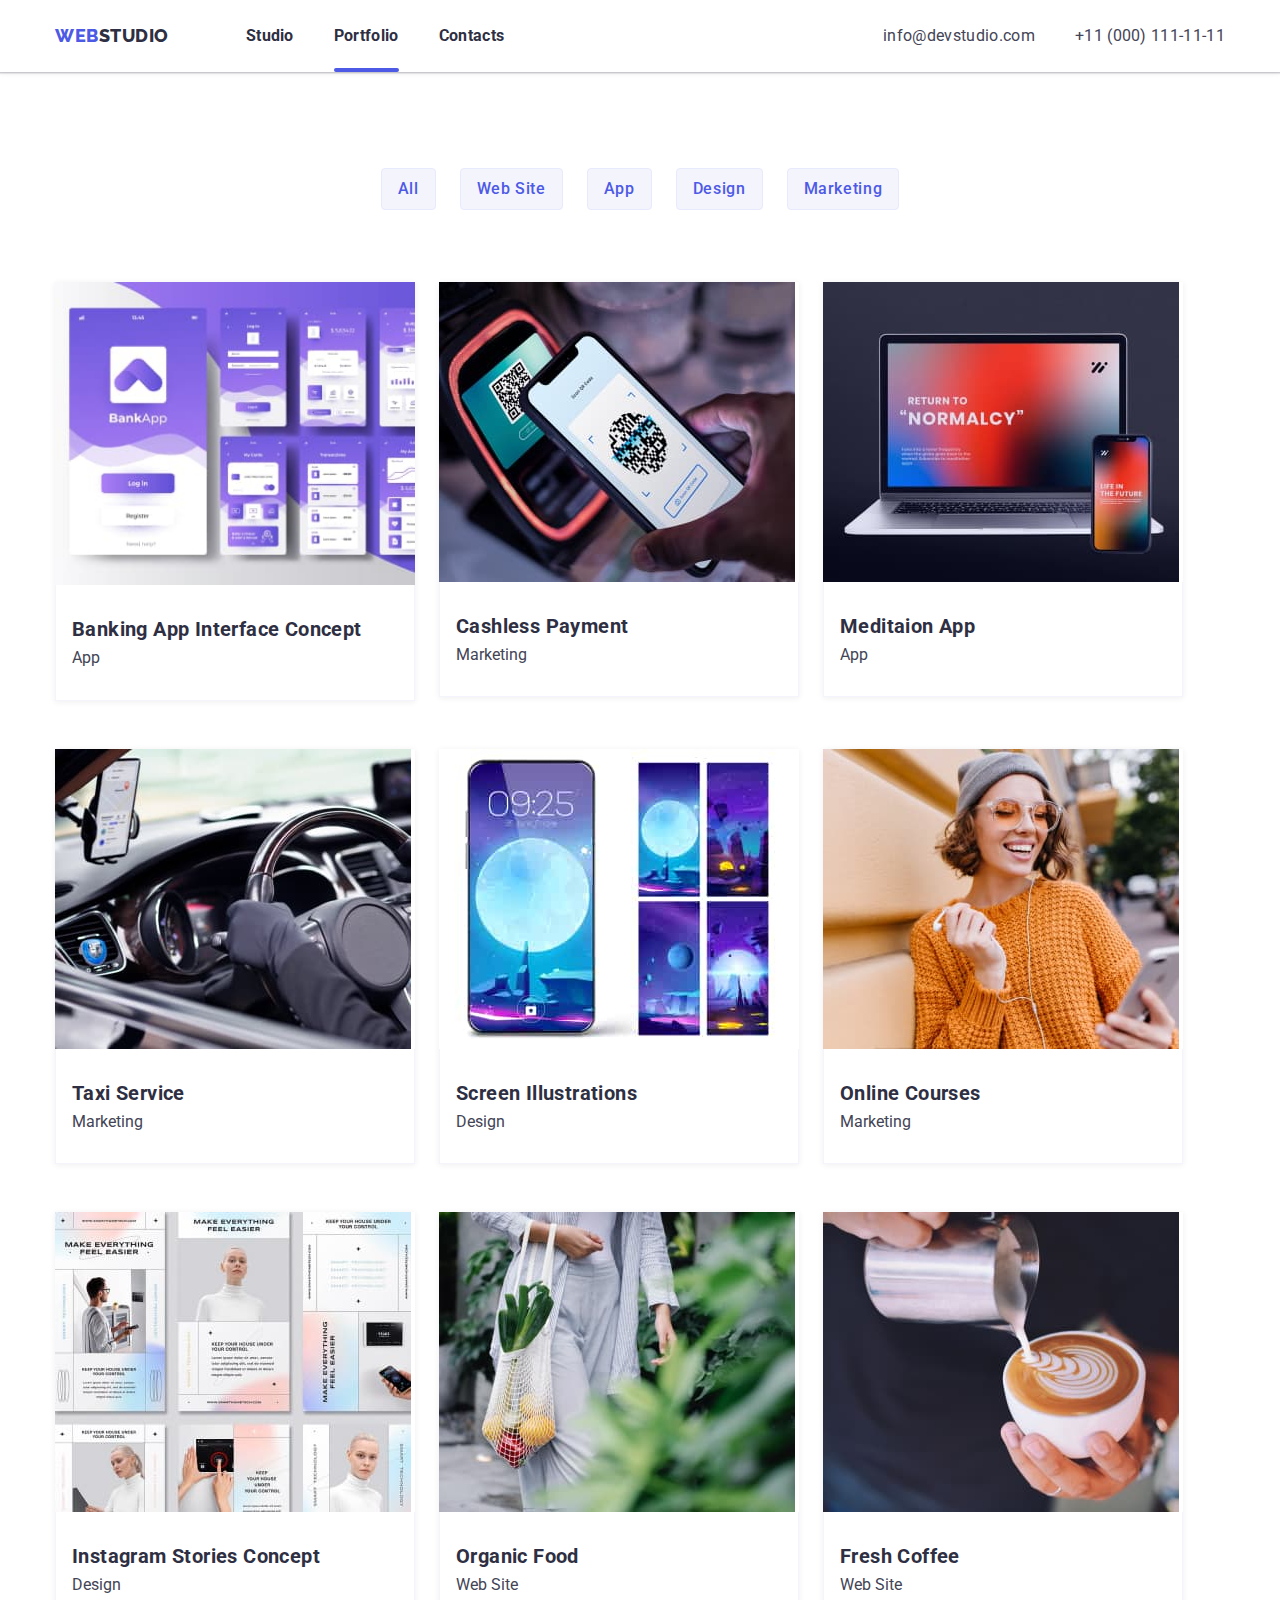
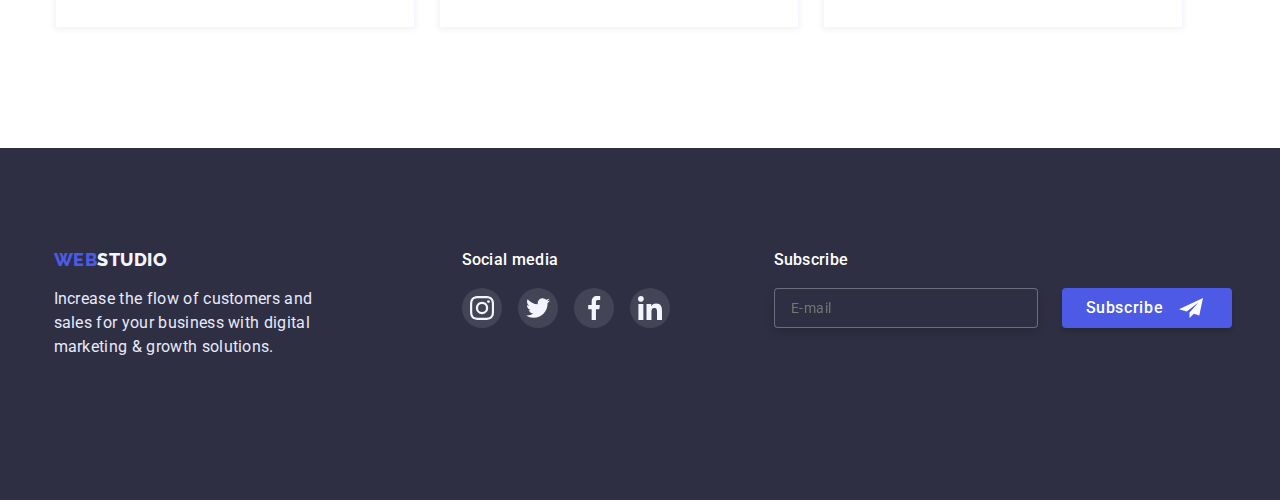
==== commit 293328e4: "Сьома домашня робота готова до краш тесту" ====
--- a/portfolio.html
+++ b/portfolio.html
@@ -168,10 +168,9 @@
                 <div class="common-parent">
                   <img
                     class="main-portfolio-photo"
+                    srcset="./images/banking-(1x).jpg 1x, ./images/banking@2x.jpg 2x"
                     src="./images/img1p.jpg"
                     alt="bank app"
-                    width="360"
-                    height="300"
                   />
                   <p class="overlay">
                     14 Stylish and User-Friendly App Design Concepts · Task
@@ -189,10 +188,9 @@
               <a href="#" class="decor list-link">
                 <div class="common-parent">
                   <img
+                  srcset="./images/cash-(1x).jpg 1x, ./images/cash@2x.jpg 2x"
                     src="./images/img2p.jpg"
                     alt="blue box"
-                    width="360"
-                    height="300"
                   />
                   <p class="overlay">
                     14 Stylish and User-Friendly App Design Concepts · Task
@@ -210,10 +208,9 @@
               <a href="#" class="decor list-link">
                 <div class="common-parent">
                   <img
+                  srcset="./images/meditaion-(1x).jpg 1x, ./images/meditaion@2x.jpg 2x"
                     src="./images/img3p.jpg"
                     alt="makbook and celphone"
-                    width="360"
-                    height="300"
                   />
                   <p class="overlay">
                     14 Stylish and User-Friendly App Design Concepts · Task
@@ -231,10 +228,9 @@
               <a href="#" class="decor list-link">
                 <div class="common-parent">
                   <img
+                  srcset="./images/taxi-(1x).jpg 1x, ./images/taxi@2x.jpg 2x"
                     src="./images/img4p.jpg"
                     alt="navigator in the car"
-                    width="360"
-                    height="300"
                   />
                   <p class="overlay">
                     14 Stylish and User-Friendly App Design Concepts · Task
@@ -252,10 +248,9 @@
               <a href="#" class="decor list-link">
                 <div class="common-parent">
                   <img
+                  srcset="./images/screen-(1x).jpg 1x, ./images/screen@2x.jpg 2x"
                     src="./images/img5p.jpg"
                     alt="display of celphone"
-                    width="360"
-                    height="300"
                   />
                   <p class="overlay">
                     14 Stylish and User-Friendly App Design Concepts · Task
@@ -273,10 +268,9 @@
               <a href="#" class="decor list-link">
                 <div class="common-parent">
                   <img
+                  srcset="./images/online-(1x).jpg 1x, ./images/online@2x.jpg 2x"
                     src="./images/img6p.jpg"
                     alt="girl and celphone"
-                    width="360"
-                    height="300"
                   />
                   <p class="overlay">
                     14 Stylish and User-Friendly App Design Concepts · Task
@@ -294,10 +288,9 @@
               <a href="#" class="decor list-link">
                 <div class="common-parent">
                   <img
+                  srcset="./images/instagram-(1x).jpg 1x, ./images/instagram@2x.jpg 2x"
                     src="./images/img7p.jpg"
                     alt="profile"
-                    width="360"
-                    height="300"
                   />
                   <p class="overlay">
                     14 Stylish and User-Friendly App Design Concepts · Task
@@ -315,10 +308,9 @@
               <a href="#" class="decor list-link">
                 <div class="common-parent">
                   <img
+                  srcset="./images/organic-(1x).jpg 1x, ./images/organic@2x.jpg 2x"
                     src="./images/img8p.jpg"
                     alt="bag in food"
-                    width="360"
-                    height="300"
                   />
                   <p class="overlay">
                     14 Stylish and User-Friendly App Design Concepts · Task
@@ -336,10 +328,9 @@
               <a href="#" class="decor list-link">
                 <div class="common-parent">
                   <img
+                  srcset="./images/fresh-(1x).jpg 1x, ./images/fresh@2x.jpg 2x"
                     src="./images/img9p.jpg"
                     alt="cup of coffee"
-                    width="360"
-                    height="300"
                   />
                   <p class="overlay">
                     14 Stylish and User-Friendly App Design Concepts · Task
--- a/css/styles.css
+++ b/css/styles.css
@@ -393,7 +393,7 @@
     background-size: 428px 432px;
     background-repeat: no-repeat;
   }
-  
+
   @media screen and (min-device-pixel-ratio: 2),
     (-webkit-min-device-pixel-ratio: 2),
     (min-resolution: 192dpi),
@@ -486,9 +486,7 @@
     margin-left: auto;
     margin-right: auto;
   }
-  .back-pictures-phone:not(:last-child) {
-    margin-bottom: 72px;
-  }
+  
   .main-content {
     font-weight: 500;
     letter-spacing: 0.02em;
@@ -497,7 +495,13 @@
     color: var(--main-color-text);
   }
 }
-  /* ------/секція друга основні переваги----- */
+@media screen and (min-width: 320px) and (max-width: 767px) {
+  .back-pictures-phone:not(:last-child) {
+    margin-bottom: 72px;
+  } 
+  
+}
+/* ------/секція друга основні переваги----- */
 
 /* =====Стилі від мобіли до ПК====== */
 
@@ -579,11 +583,12 @@
     display: flex;
     flex-wrap: wrap;
     justify-content: center;
+    column-gap: 24px;
+    row-gap: 64px;
   }
 
   .back-pictures-phone {
     margin: 0;
-    margin-bottom: 64px;
   }
   .box-space {
     padding-bottom: 104px;
@@ -698,6 +703,7 @@
   .box-space {
     padding-bottom: 120px;
   }
+  
 }
 /*  --------/секція друга - основні переваги-------------*/
 
@@ -705,10 +711,10 @@
 
 /* ----------cекція третя - що ми робимо-------------- */
 
-.space {
+/* .space {
   margin-top: 120px;
   padding-bottom: 120px;
-}
+} */
 .subtitle {
   font-weight: 700;
   font-size: 36px;
@@ -1271,22 +1277,33 @@
 /* ==================Portfolio======================= */
 
 /* -----------оформлення кнопок----------- */
+@media screen and (min-width: 320px) {
+  .portfolio-menu {
+    display: flex;
+    flex-wrap: wrap;
+    justify-content: left;
+    margin-bottom: 48px;
+    column-gap: 24px;
+    row-gap: 16px;
+  }
+}
+
+@media screen and (min-width: 768px) {
+  .portfolio-menu {
+    flex-direction: row;
+    justify-content: center;
+    margin-bottom: 64px;
+  }
+}
+@media screen and (min-width: 1200px) {
+  .portfolio-menu {
+    margin-bottom: 72px;
+  }
+}
+
 .main-box {
   padding-top: 96px;
   padding-bottom: 120px;
-}
-.main-box {
-  padding-top: 96px;
-  padding-bottom: 120px;
-}
-.portfolio-menu {
-  display: flex;
-  flex-direction: row;
-  justify-content: center;
-  margin-bottom: 72px;
-}
-.menu-items:not(:last-child) {
-  margin-right: 24px;
 }
 
 .filter-button {
@@ -1318,11 +1335,48 @@
 /* -----------/оформлення кнопок----------- */
 
 /* ----------оформлення тексту до карток-------------*/
-.main-list {
-  display: flex;
-  flex-wrap: wrap;
-  row-gap: 48px;
-  column-gap: 24px;
+
+@media screen and (min-width: 320px) {
+  .main-list {
+    display: flex;
+    flex-wrap: wrap;
+    row-gap: 48px;
+    column-gap: 24px;
+  }
+  
+  .pakcage-list-link {
+    width: 396px;
+  }
+}
+@media screen and (min-width: 768px) {
+  
+
+  .pakcage-list-link {
+    width: 356px;
+  }
+}
+
+@media screen and (min-width: 1200px) {
+  .pakcage-list-link {
+    width: 360px;
+  }
+
+  .box-space {
+    padding-top: 120px;
+    padding-bottom: 120px;
+  }
+  .widout-padding {
+    padding-bottom: 0;
+  }
+  .back-pictures-phone {
+    margin-bottom: 0;
+  }
+}
+
+@media screen and (min-width: 768px) and (max-width: 1199px) {
+  .main-list {
+  row-gap: 72px;
+  }
 }
 
 .list-link {
@@ -1341,6 +1395,7 @@
 }
 .main-portfolio-photo {
   display: block;
+  width: 100%;
 }
 
 .overlay {
@@ -1370,9 +1425,7 @@
 }
 
 .card-text {
-  padding-top: 32px;
-  padding-bottom: 32px;
-  padding-left: 16px;
+  padding: 32px 16px;
   border-left: 0.5px solid #f4f4fd;
   border-bottom: 0.5px solid #f4f4fd;
   border-right: 0.5px solid #f4f4fd;
@@ -1393,4 +1446,4 @@
 
 /* ----------/оформлення тексту до карток-------------*/
 
-/* ==================/Portfolio======================= */
+/* ==================/Portfolio======================= */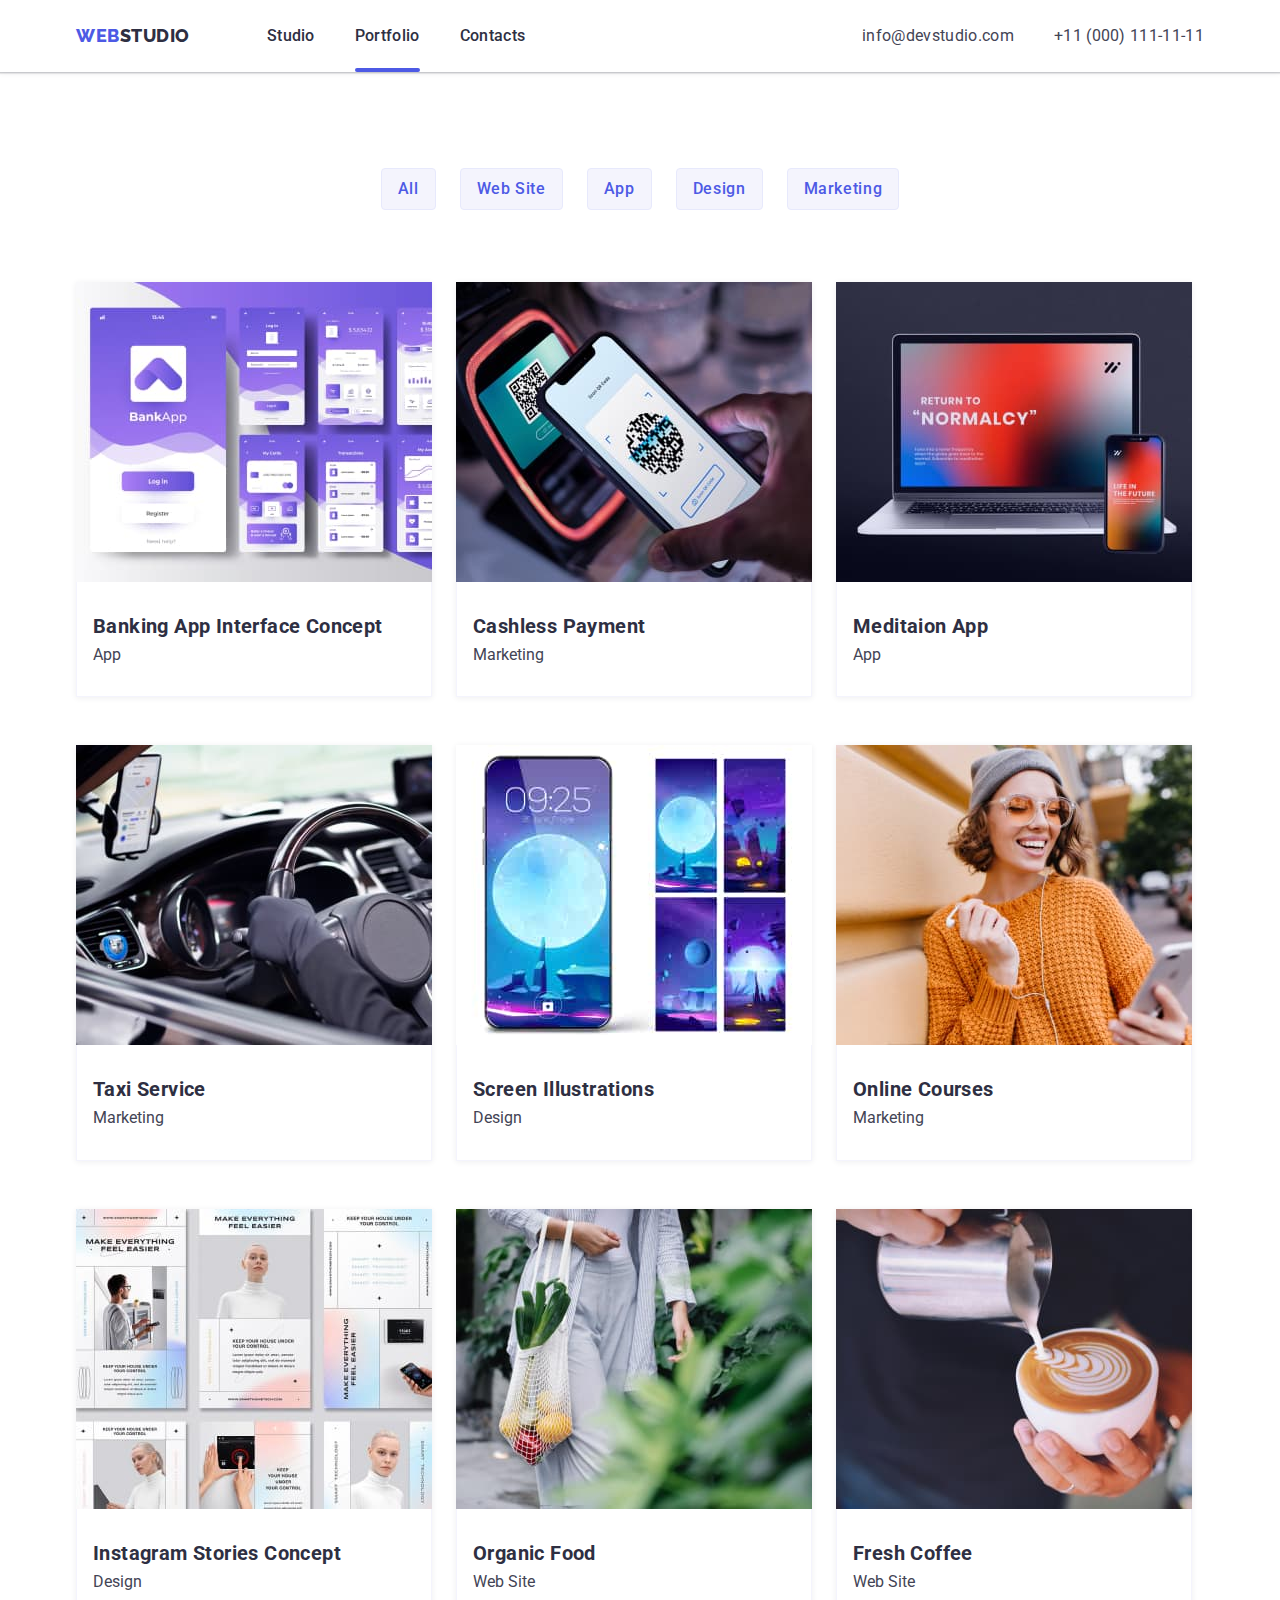
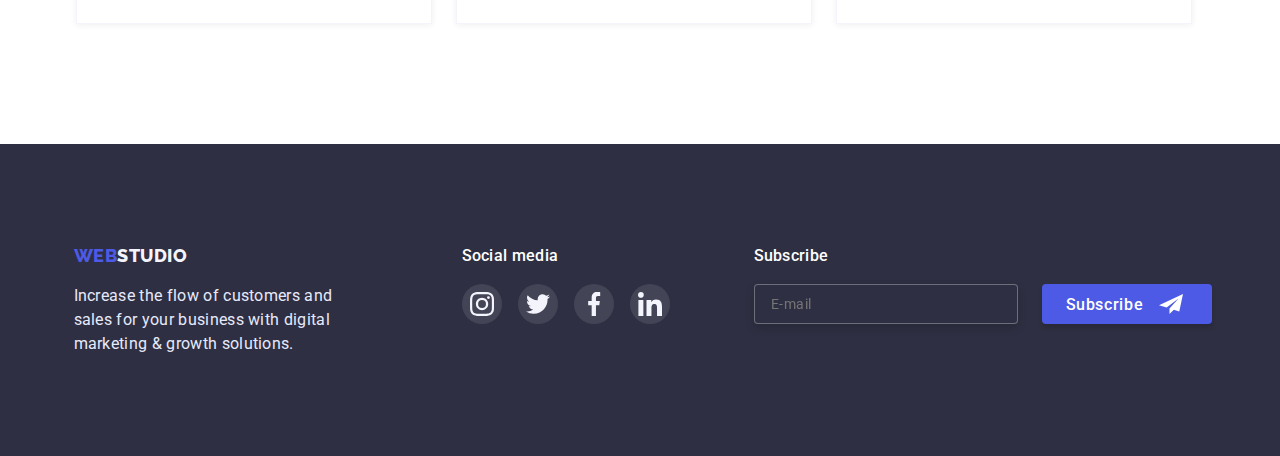
==== commit 29663976: "сьома домашня майже виправлена" ====
--- a/portfolio.html
+++ b/portfolio.html
@@ -166,7 +166,7 @@
             <li class="pakcage-list-link">
               <a href="#" class="decor list-link">
                 <div class="common-parent">
-                  <img
+                  <img class="image-portfolio"
                     class="main-portfolio-photo"
                     srcset="./images/banking-(1x).jpg 1x, ./images/banking@2x.jpg 2x"
                     src="./images/img1p.jpg"
@@ -187,7 +187,7 @@
             <li class="pakcage-list-link">
               <a href="#" class="decor list-link">
                 <div class="common-parent">
-                  <img
+                  <img class="image-portfolio"
                   srcset="./images/cash-(1x).jpg 1x, ./images/cash@2x.jpg 2x"
                     src="./images/img2p.jpg"
                     alt="blue box"
@@ -207,7 +207,7 @@
             <li class="pakcage-list-link">
               <a href="#" class="decor list-link">
                 <div class="common-parent">
-                  <img
+                  <img class="image-portfolio"
                   srcset="./images/meditaion-(1x).jpg 1x, ./images/meditaion@2x.jpg 2x"
                     src="./images/img3p.jpg"
                     alt="makbook and celphone"
@@ -227,7 +227,7 @@
             <li class="pakcage-list-link">
               <a href="#" class="decor list-link">
                 <div class="common-parent">
-                  <img
+                  <img class="image-portfolio"
                   srcset="./images/taxi-(1x).jpg 1x, ./images/taxi@2x.jpg 2x"
                     src="./images/img4p.jpg"
                     alt="navigator in the car"
@@ -247,7 +247,7 @@
             <li class="pakcage-list-link">
               <a href="#" class="decor list-link">
                 <div class="common-parent">
-                  <img
+                  <img class="image-portfolio"
                   srcset="./images/screen-(1x).jpg 1x, ./images/screen@2x.jpg 2x"
                     src="./images/img5p.jpg"
                     alt="display of celphone"
@@ -267,7 +267,7 @@
             <li class="pakcage-list-link">
               <a href="#" class="decor list-link">
                 <div class="common-parent">
-                  <img
+                  <img class="image-portfolio"
                   srcset="./images/online-(1x).jpg 1x, ./images/online@2x.jpg 2x"
                     src="./images/img6p.jpg"
                     alt="girl and celphone"
@@ -287,7 +287,7 @@
             <li class="pakcage-list-link">
               <a href="#" class="decor list-link">
                 <div class="common-parent">
-                  <img
+                  <img class="image-portfolio"
                   srcset="./images/instagram-(1x).jpg 1x, ./images/instagram@2x.jpg 2x"
                     src="./images/img7p.jpg"
                     alt="profile"
@@ -307,7 +307,7 @@
             <li class="pakcage-list-link">
               <a href="#" class="decor list-link">
                 <div class="common-parent">
-                  <img
+                  <img class="image-portfolio"
                   srcset="./images/organic-(1x).jpg 1x, ./images/organic@2x.jpg 2x"
                     src="./images/img8p.jpg"
                     alt="bag in food"
@@ -327,7 +327,7 @@
             <li class="pakcage-list-link">
               <a href="#" class="decor list-link">
                 <div class="common-parent">
-                  <img
+                  <img class="image-portfolio"
                   srcset="./images/fresh-(1x).jpg 1x, ./images/fresh@2x.jpg 2x"
                     src="./images/img9p.jpg"
                     alt="cup of coffee"
--- a/css/styles.css
+++ b/css/styles.css
@@ -57,6 +57,7 @@
 
 /* ----------адаптивний контейнер--------- */
 .container {
+  width: 1158px;
   padding-left: 15px;
   padding-right: 15px;
   margin-left: auto;
@@ -74,9 +75,9 @@
   }
 }
 
-@media screen and (min-width: 1200px) {
+@media screen and (min-width: 1158px) {
   .container {
-    width: 1200px;
+    width: 1158px;
   }
 }
 
@@ -156,7 +157,7 @@
   display: block;
   padding-top: 24px;
   padding-bottom: 24px;
-  font-weight: 700;
+  font-weight: 500;
   line-height: 1.5;
   letter-spacing: 0.02em;
   color: inherit;
@@ -286,7 +287,7 @@
   .mobile-page-items {
     display: block;
 
-    font-weight: 700;
+    font-weight: 500;
     font-size: 36px;
     line-height: 1.11;
     letter-spacing: 0.02em;
@@ -380,17 +381,12 @@
 /* ----- секція герой -------- */
 @media screen and (min-width: 320px) {
   .hero-style {
-    height: 432px;
-    margin-left: auto;
-    margin-right: auto;
-    padding-top: 112px;
-
     background-image: linear-gradient(
         rgba(46, 47, 66, 0.7),
         rgba(46, 47, 66, 0.7)
       ),
       url(../images/people-bg.jpg);
-    background-size: 428px 432px;
+   
     background-repeat: no-repeat;
   }
 
@@ -399,6 +395,7 @@
     (min-resolution: 192dpi),
     (min-resolution: 2dppx) {
     .hero-style {
+      text-align: center;
       background-image: linear-gradient(
           rgba(46, 47, 66, 0.7),
           rgba(46, 47, 66, 0.7)
@@ -427,10 +424,7 @@
   }
 
   .buttons-style {
-    display: block;
     min-width: 170px;
-    margin-top: 48px;
-
     padding-top: 16px;
     padding-right: 10px;
     padding-bottom: 16px;
@@ -439,8 +433,6 @@
     box-shadow: 0px 4px 4px rgba(0, 0, 0, 0.15);
     border-radius: 4px;
     border: 1px transparent;
-    margin-left: auto;
-    margin-right: auto;
     align-items: center;
     cursor: pointer;
 
@@ -486,7 +478,7 @@
     margin-left: auto;
     margin-right: auto;
   }
-  
+
   .main-content {
     font-weight: 500;
     letter-spacing: 0.02em;
@@ -498,8 +490,23 @@
 @media screen and (min-width: 320px) and (max-width: 767px) {
   .back-pictures-phone:not(:last-child) {
     margin-bottom: 72px;
-  } 
-  
+  }
+  .hero-style {
+    padding-top: 112px;
+    padding-bottom: 112px;
+    background-size: cover;
+  }
+  .hero-title {
+    margin-bottom: 72px;
+  }
+  .pacage-footer-link {
+    margin-bottom: 72px;
+  }
+  .button-send-mail {
+    margin-left: auto;
+    margin-right: auto;
+  }
+ 
 }
 /* ------/секція друга основні переваги----- */
 
@@ -565,9 +572,6 @@
   .subhead {
     text-align: left;
   }
-  .main-content {
-    width: 356px;
-  }
 
   .data-team {
     display: flex;
@@ -578,7 +582,7 @@
 
 /* -----тільки для планшета---- */
 
-@media screen and (min-width: 768px) and (max-width: 1199px) {
+@media screen and (min-width: 768px) and (max-width: 1157px) {
   .data-team {
     display: flex;
     flex-wrap: wrap;
@@ -586,6 +590,9 @@
     column-gap: 24px;
     row-gap: 64px;
   }
+  .main-content {
+    width: 356px;
+  }
 
   .back-pictures-phone {
     margin: 0;
@@ -593,11 +600,18 @@
   .box-space {
     padding-bottom: 104px;
   }
+  .hero-style {
+    padding-top: 112px;
+    padding-bottom: 108px;
+  }
+  .hero-title {
+    margin-bottom: 40px;
+  }
 }
 /* -----/тільки для планшета---- */
 /* ---- Eлементи мобільної і планшетної версії--- */
 
-@media screen and (max-width: 1199px) {
+@media screen and (max-width: 1157px) {
   .second-list,
   .element-of-dicoration,
   .svg-none,
@@ -628,7 +642,7 @@
 /* =====Десктопна версія======== */
 /* ------шапка і секція герой----- */
 
-@media screen and (min-width: 1200px) {
+@media screen and (min-width: 1158px) {
   .text-top {
     display: flex;
     font-size: 16px;
@@ -638,6 +652,13 @@
 
   .list-distance {
     margin-left: 40px;
+  }
+  .hero-style {
+    padding-top: 188px;
+    padding-bottom: 188px;
+  }
+  .hero-title {
+    margin-bottom: 48px;
   }
 
   .hero-style {
@@ -647,6 +668,7 @@
       ),
       url(../images/people-office1x.jpg);
     background-size: cover;
+    max-width: 1440px;
   }
 
   @media screen and (min-device-pixel-ratio: 2),
@@ -664,24 +686,20 @@
 
   /*---- секція друга основні переваги---- */
   .main-content {
-    width: 264px;
+    /* width: 264px; */
     font-weight: 400;
   }
   .second-list {
     display: flex;
     justify-content: center;
     align-items: center;
-    width: 264px;
     height: 112px;
     margin-bottom: 8px;
-
-    padding: 24px 100px;
     background: #f4f4fd;
     border-radius: 4px;
   }
 
-  .place-of-space:not(:last-child) {
-    margin-right: 24px;
+  .place-of-space {
     flex-basis: calc((100% - 72px) / 4);
     min-width: 264px;
   }
@@ -703,7 +721,6 @@
   .box-space {
     padding-bottom: 120px;
   }
-  
 }
 /*  --------/секція друга - основні переваги-------------*/
 
@@ -843,7 +860,7 @@
     align-items: center;
   }
 }
-@media screen and (min-width: 1200px) {
+@media screen and (min-width: 1158px) {
   .icon-book {
     flex-wrap: nowrap;
   }
@@ -913,7 +930,6 @@
     display: flex;
     gap: 16px;
     justify-content: center;
-    margin-bottom: 72px;
   }
 }
 
@@ -935,7 +951,7 @@
   }
 }
 
-@media screen and (min-width: 1200px) {
+@media screen and (min-width: 1158px) {
   .color-back-space {
     padding-top: 100px;
     padding-bottom: 100px;
@@ -945,14 +961,15 @@
     margin-bottom: 0;
   }
   .main-div {
+    width: 100%;
+    justify-content: center;
     flex-wrap: nowrap;
-    justify-content: center;
     padding-left: 15px;
   }
 
   .pacage-footer-link {
-    margin-left: 120px;
-    margin-right: 80px;
+    margin-left: 100px;
+    margin-right: 60px;
   }
 }
 
@@ -1248,7 +1265,7 @@
   font-size: 12px;
   line-height: 1.33px;
   letter-spacing: 0.04em;
-  color: #757575;
+  color: #757575; 
 }
 .button-send {
   margin-right: auto;
@@ -1295,10 +1312,11 @@
     margin-bottom: 64px;
   }
 }
-@media screen and (min-width: 1200px) {
+@media screen and (min-width: 1158px) {
   .portfolio-menu {
     margin-bottom: 72px;
   }
+  
 }
 
 .main-box {
@@ -1343,22 +1361,24 @@
     row-gap: 48px;
     column-gap: 24px;
   }
-  
+
   .pakcage-list-link {
     width: 396px;
   }
+  .image-portfolio {
+    width: 100%;
+  }
 }
 @media screen and (min-width: 768px) {
-  
-
   .pakcage-list-link {
     width: 356px;
   }
 }
 
-@media screen and (min-width: 1200px) {
+@media screen and (min-width: 1158px) {
   .pakcage-list-link {
-    width: 360px;
+    max-width: 360px;
+    flex-basis: calc((100%-72px)/3);
   }
 
   .box-space {
@@ -1371,11 +1391,12 @@
   .back-pictures-phone {
     margin-bottom: 0;
   }
-}
-
-@media screen and (min-width: 768px) and (max-width: 1199px) {
+  
+}
+
+@media screen and (min-width: 768px) and (max-width: 1157px) {
   .main-list {
-  row-gap: 72px;
+    row-gap: 72px;
   }
 }
 
@@ -1446,4 +1467,4 @@
 
 /* ----------/оформлення тексту до карток-------------*/
 
-/* ==================/Portfolio======================= */+/* ==================/Portfolio======================= */
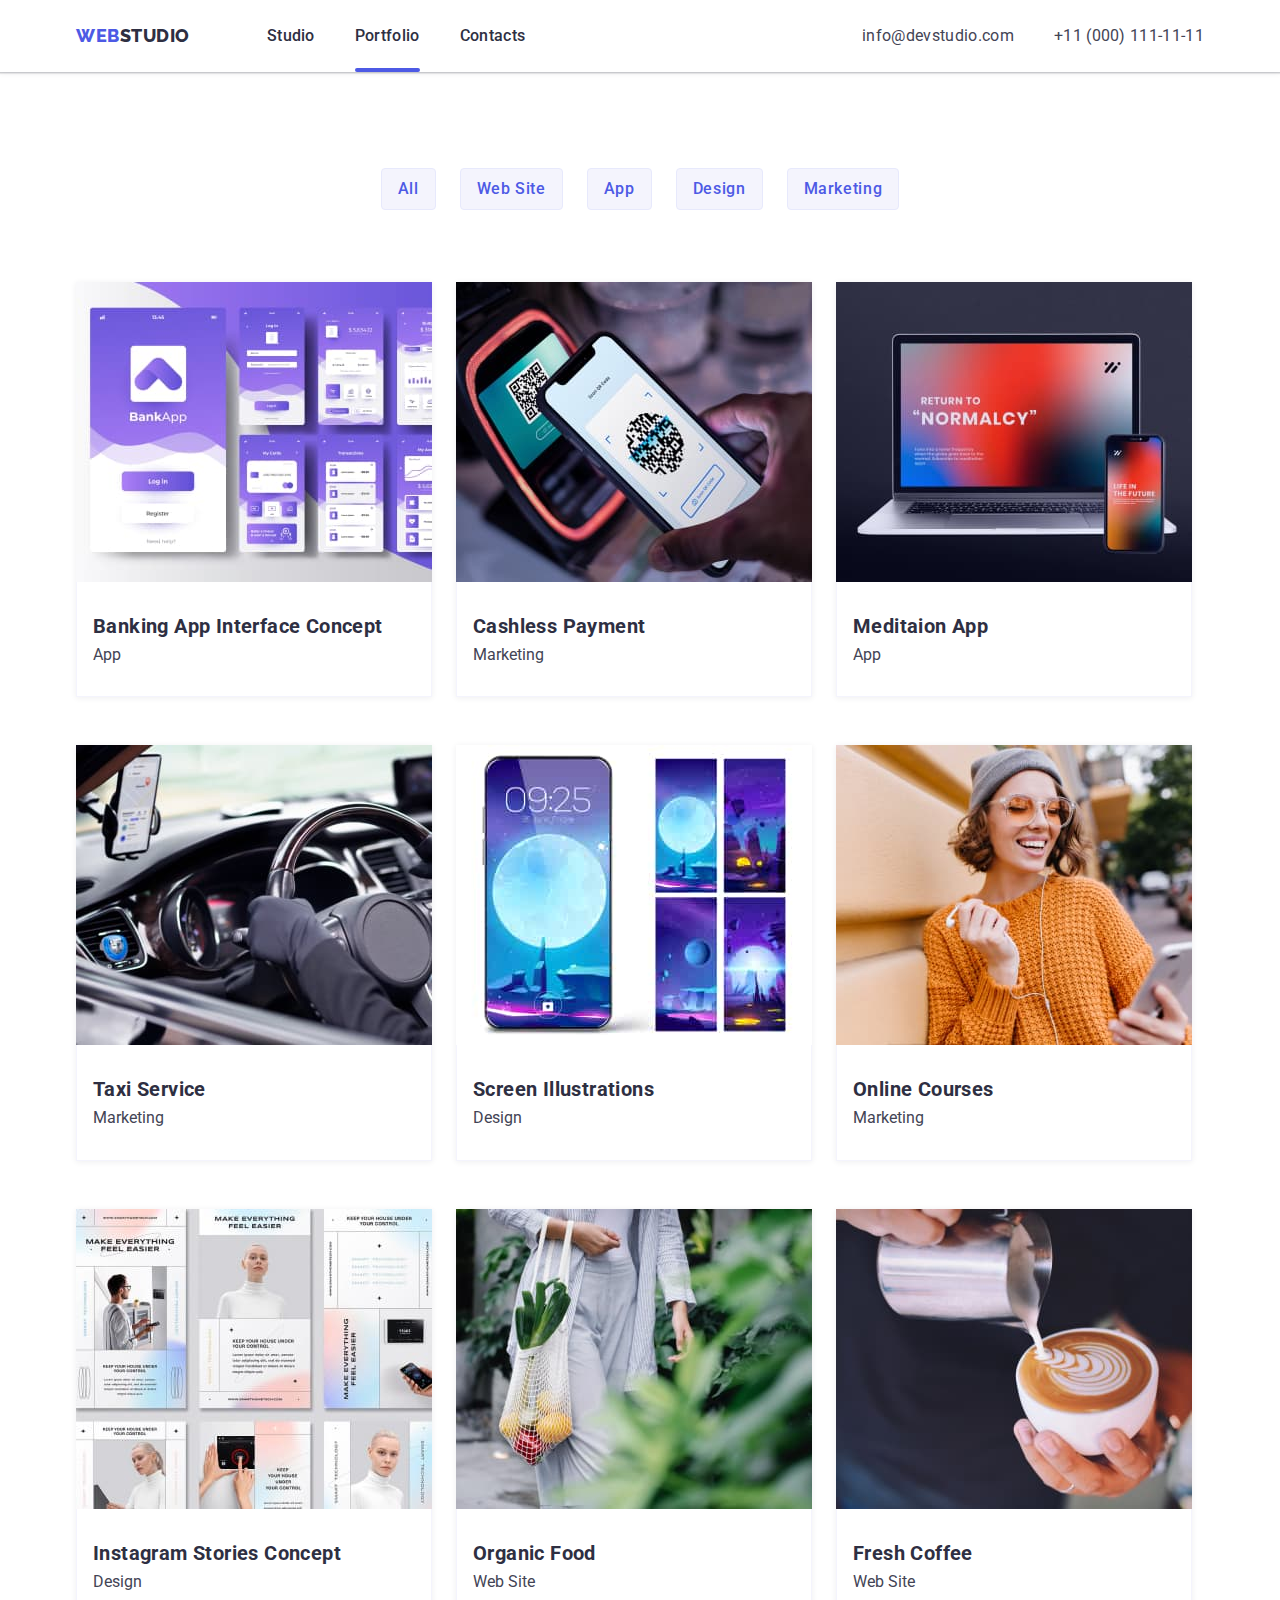
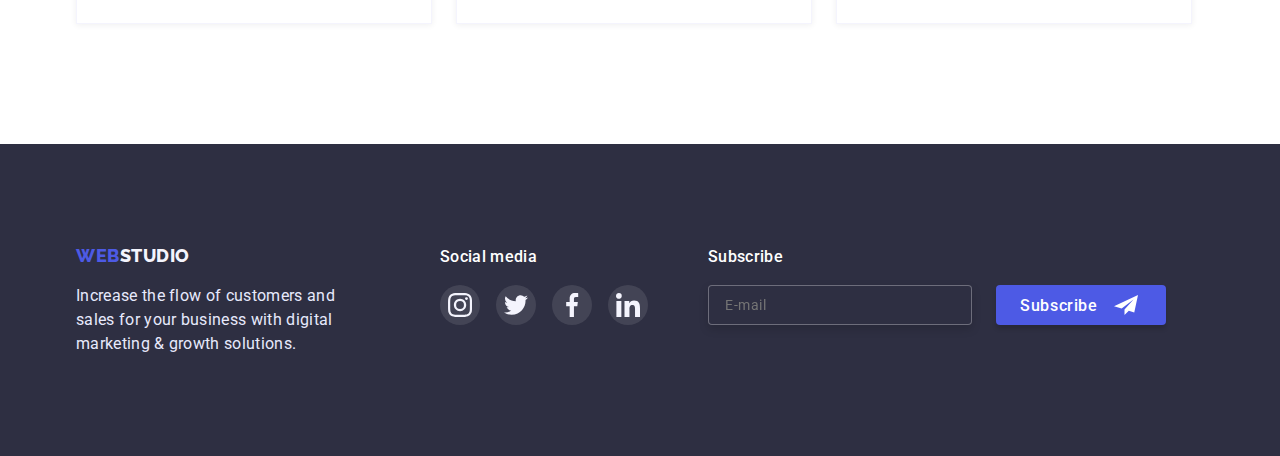
==== commit 468005c2: "сьома домашня фінішна версія" ====
--- a/portfolio.html
+++ b/portfolio.html
@@ -45,7 +45,7 @@
           </ul>
         </nav>
 
-        <button class="burger-menu" type="button" click-modal-open>
+        <button class="burger-menu" type="button" data-modal-open>
           <svg class="icon-burger-menu">
             <use href="./images/sprite.svg#icon-charm_menu-hamburger"></use>
           </svg>
@@ -66,9 +66,9 @@
           </li>
         </ul>
       </div>
-      <div class="mobile-menu" full-modal>
+      <div class="mobile-menu" data-modal>
         <div class="container mobile-container">
-          <button class="close-mobile-menu" type="button" click-modal-close>
+          <button class="close-mobile-menu" type="button" data-modal-close>
             <svg class="style-mobile-button-menu" width="8px" height="8px">
               <use href="./images/sprite.svg#icon-close"></use>
             </svg>
@@ -79,7 +79,9 @@
               <a class="mobile-page-items decor" href="#">Studio</a>
             </li>
             <li class="mobile-link-space">
-              <a class="mobile-page-items decor" href="#">Portfolio</a>
+              <a class="mobile-page-items curent-mobile-page decor" href="#"
+                >Portfolio</a
+              >
             </li>
             <li class="mobile-link-space">
               <a class="mobile-page-items decor" href="#">Contacts</a>
@@ -89,17 +91,17 @@
           <ul class="mobile-list-contacts list">
             <li class="mob-menu-items">
               <a
-                class="mob-tel-style"
+                class="mob-tel-style decor"
                 href="tel:+11(000)111-11-11"
-                class="decor"
+                
                 >+11 (000) 111-11-11</a
               >
             </li>
             <li class="mob-menu-items">
               <a
-                class="mail-mobile-menu"
+                class="mail-mobile-menu decor"
                 href="mailto:info@devstudio.com"
-                class="decor"
+               
                 >info@devstudio.com</a
               >
             </li>
@@ -136,6 +138,73 @@
             </li>
           </ul>
         </div>
+      </div>
+      <div class="mobile-menu" data-modal>
+        <button class="close-mobile-menu" type="button" data-modal-close>
+          <svg class="style-mobile-button-menu" width="8px" height="8px">
+            <use href="./images/sprite.svg#icon-close"></use>
+          </svg>
+        </button>
+
+        <ul class="mobile-page-list list">
+          <li class="mobile-link-space">
+            <a class="mobile-page-items decor" href="">Studio</a>
+          </li>
+          <li class="mobile-link-space">
+            <a class="mobile-page-items curent-mobile-page decor" href=""
+              >Portfolio</a
+            >
+          </li>
+          <li class="mobile-link-space">
+            <a class="mobile-page-items decor" href="#">Contacts</a>
+          </li>
+        </ul>
+
+        <ul class="mobile-list-contacts list">
+          <li class="mob-menu-items">
+            <a class="mob-tel-style decor" href="tel:+11(000)111-11-11"
+              >+11 (000) 111-11-11</a
+            >
+          </li>
+          <li class="mob-menu-items">
+            <a
+              class="mail-mobile-menu decor"
+              href="mailto:info@devstudio.com"
+              >info@devstudio.com</a
+            >
+          </li>
+        </ul>
+
+        <ul class="mobile-sociale-link list">
+          <li class="mob-soc-link">
+            <a href="#" class="mobile-link-item">
+              <svg class="mob-link-marker">
+                <use href="./images/sprite.svg#icon-instagram"></use>
+              </svg>
+            </a>
+          </li>
+          <li class="mob-soc-link">
+            <a href="#" class="mobile-link-item">
+              <svg class="mob-link-marker">
+                <use href="./images/sprite.svg#icon-twitter"></use>
+              </svg>
+            </a>
+          </li>
+          <li class="mob-soc-link">
+            <a href="#" class="mobile-link-item">
+              <svg class="mob-link-marker">
+                <use href="./images/sprite.svg#icon-facebook"></use>
+              </svg>
+            </a>
+          </li>
+          <li class="mob-soc-link">
+            <a href="#" class="mobile-link-item">
+              <svg class="mob-link-marker">
+                <use href="./images/sprite.svg#icon-linkedin"></use>
+              </svg>
+            </a>
+          </li>
+        </ul>
       </div>
     </header>
     <main>
@@ -166,9 +235,12 @@
             <li class="pakcage-list-link">
               <a href="#" class="decor list-link">
                 <div class="common-parent">
-                  <img class="image-portfolio"
-                    class="main-portfolio-photo"
-                    srcset="./images/banking-(1x).jpg 1x, ./images/banking@2x.jpg 2x"
+                  <img
+                    class="image-portfolio main-portfolio-photo"
+                    srcset="
+                      ./images/banking-(1x).jpg 1x,
+                      ./images/banking@2x.jpg   2x
+                    "
                     src="./images/img1p.jpg"
                     alt="bank app"
                   />
@@ -187,8 +259,9 @@
             <li class="pakcage-list-link">
               <a href="#" class="decor list-link">
                 <div class="common-parent">
-                  <img class="image-portfolio"
-                  srcset="./images/cash-(1x).jpg 1x, ./images/cash@2x.jpg 2x"
+                  <img
+                    class="image-portfolio"
+                    srcset="./images/cash-(1x).jpg 1x, ./images/cash@2x.jpg 2x"
                     src="./images/img2p.jpg"
                     alt="blue box"
                   />
@@ -207,8 +280,12 @@
             <li class="pakcage-list-link">
               <a href="#" class="decor list-link">
                 <div class="common-parent">
-                  <img class="image-portfolio"
-                  srcset="./images/meditaion-(1x).jpg 1x, ./images/meditaion@2x.jpg 2x"
+                  <img
+                    class="image-portfolio"
+                    srcset="
+                      ./images/meditaion-(1x).jpg 1x,
+                      ./images/meditaion@2x.jpg   2x
+                    "
                     src="./images/img3p.jpg"
                     alt="makbook and celphone"
                   />
@@ -227,8 +304,9 @@
             <li class="pakcage-list-link">
               <a href="#" class="decor list-link">
                 <div class="common-parent">
-                  <img class="image-portfolio"
-                  srcset="./images/taxi-(1x).jpg 1x, ./images/taxi@2x.jpg 2x"
+                  <img
+                    class="image-portfolio"
+                    srcset="./images/taxi-(1x).jpg 1x, ./images/taxi@2x.jpg 2x"
                     src="./images/img4p.jpg"
                     alt="navigator in the car"
                   />
@@ -247,8 +325,12 @@
             <li class="pakcage-list-link">
               <a href="#" class="decor list-link">
                 <div class="common-parent">
-                  <img class="image-portfolio"
-                  srcset="./images/screen-(1x).jpg 1x, ./images/screen@2x.jpg 2x"
+                  <img
+                    class="image-portfolio"
+                    srcset="
+                      ./images/screen-(1x).jpg 1x,
+                      ./images/screen@2x.jpg   2x
+                    "
                     src="./images/img5p.jpg"
                     alt="display of celphone"
                   />
@@ -267,8 +349,12 @@
             <li class="pakcage-list-link">
               <a href="#" class="decor list-link">
                 <div class="common-parent">
-                  <img class="image-portfolio"
-                  srcset="./images/online-(1x).jpg 1x, ./images/online@2x.jpg 2x"
+                  <img
+                    class="image-portfolio"
+                    srcset="
+                      ./images/online-(1x).jpg 1x,
+                      ./images/online@2x.jpg   2x
+                    "
                     src="./images/img6p.jpg"
                     alt="girl and celphone"
                   />
@@ -287,8 +373,12 @@
             <li class="pakcage-list-link">
               <a href="#" class="decor list-link">
                 <div class="common-parent">
-                  <img class="image-portfolio"
-                  srcset="./images/instagram-(1x).jpg 1x, ./images/instagram@2x.jpg 2x"
+                  <img
+                    class="image-portfolio"
+                    srcset="
+                      ./images/instagram-(1x).jpg 1x,
+                      ./images/instagram@2x.jpg   2x
+                    "
                     src="./images/img7p.jpg"
                     alt="profile"
                   />
@@ -307,8 +397,12 @@
             <li class="pakcage-list-link">
               <a href="#" class="decor list-link">
                 <div class="common-parent">
-                  <img class="image-portfolio"
-                  srcset="./images/organic-(1x).jpg 1x, ./images/organic@2x.jpg 2x"
+                  <img
+                    class="image-portfolio"
+                    srcset="
+                      ./images/organic-(1x).jpg 1x,
+                      ./images/organic@2x.jpg   2x
+                    "
                     src="./images/img8p.jpg"
                     alt="bag in food"
                   />
@@ -327,8 +421,12 @@
             <li class="pakcage-list-link">
               <a href="#" class="decor list-link">
                 <div class="common-parent">
-                  <img class="image-portfolio"
-                  srcset="./images/fresh-(1x).jpg 1x, ./images/fresh@2x.jpg 2x"
+                  <img
+                    class="image-portfolio"
+                    srcset="
+                      ./images/fresh-(1x).jpg 1x,
+                      ./images/fresh@2x.jpg   2x
+                    "
                     src="./images/img9p.jpg"
                     alt="cup of coffee"
                   />
--- a/css/styles.css
+++ b/css/styles.css
@@ -8,11 +8,6 @@
 }
 html {
   box-sizing: border-box;
-}
-*,
-*::before,
-*::after {
-  box-sizing: inherit;
 }
 
 .visually-hidden {
@@ -63,6 +58,11 @@
   margin-left: auto;
   margin-right: auto;
 }
+@media screen and (min-width: 320px) {
+  .container {
+    width: 320px;
+  }
+}
 @media screen and (min-width: 428px) {
   .container {
     width: 428px;
@@ -207,14 +207,14 @@
     width: 32px;
     height: 22px;
     padding: 0;
+    margin: 0;
     cursor: pointer;
-
-    border-color: transparent;
-    background-color: var(--color-decor);
+    border: none;
   }
   .icon-burger-menu {
     width: 100%;
     height: 100%;
+    background-color: var(--color-secondary);
   }
 
   .text-top {
@@ -227,6 +227,10 @@
     width: 100%;
     height: 100%;
     z-index: 1000;
+    padding-top: 80px;
+    padding-right: 50px;
+    padding-bottom: 50px;
+    padding-left: 40px;
     background-color: var(--color-secondary);
 
     opacity: 0;
@@ -235,17 +239,14 @@
     transition: opacity var(--trans-der-and-func),
       visibility var(--trans-der-and-func);
   }
+  .mobile-page-items.curent-mobile-page {
+    color: var(--primary-brand);
+  }
 
   .mobile-menu.is-open {
     opacity: 1;
     visibility: visible;
     pointer-events: auto;
-  }
-
-  .mobile-container {
-    position: relative;
-    width: 100%;
-    height: 100%;
   }
 
   .close-mobile-menu {
@@ -275,9 +276,6 @@
 
   .mobile-page-list {
     margin-bottom: 264px;
-    padding-top: 80px;
-    padding-right: 237px;
-    padding-left: 40px;
   }
 
   .mobile-link-space:not(:last-child) {
@@ -291,19 +289,17 @@
     font-size: 36px;
     line-height: 1.11;
     letter-spacing: 0.02em;
-    color: inherit;
+    color: var(--universal-color);
     transition: color var(--trans-der-and-func);
   }
 
-  .mobile-link-space:hover,
-  .mobile-link-space:focus {
+  .mobile-page-items:hover,
+  .mobile-page-items:focus {
     color: #404bbf;
   }
 
   .mobile-list-contacts {
     margin-bottom: 48px;
-    padding-left: 40px;
-    padding-right: 51px;
   }
   .mob-menu-items:not(:last-child) {
     margin-bottom: 40px;
@@ -311,14 +307,14 @@
 
   .mob-tel-style {
     display: block;
+    text-align: left;
     width: 100%;
-    margin-bottom: 40px;
     font-weight: 600;
     font-size: 36px;
     line-height: 1.11;
     letter-spacing: 0.02em;
     text-decoration: none;
-    color: inherit;
+    color: var(--primary-brand);
     transition: color var(--trans-der-and-func);
   }
 
@@ -343,19 +339,35 @@
 
   .mobile-sociale-link {
     display: flex;
-    justify-content: center;
+    justify-content: left;
     gap: 56px;
   }
   .mob-soc-link {
-    display: flex;
-    justify-content: center;
-    align-items: center;
     width: 40px;
     height: 40px;
     border-radius: 50%;
-
+  }
+
+  .mobile-link-item {
+    display: flex;
+    justify-content: center;
+    align-items: center;
+    width: 100%;
+    height: 100%;
+    border-radius: 50%;
     background-color: var(--primary-brand);
-  }
+    transition: background-color var(--trans-der-and-func);
+  }
+  .mobile-link-item:hover,
+  .mobile-link-item:focus {
+    background-color: #404bbf;
+  }
+  .mob-link-marker {
+    width: 24px;
+    height: 24px;
+    fill: #f4f4fd;
+  }
+
   .elements-place {
     display: block;
   }
@@ -364,14 +376,21 @@
   .svg-none {
     display: none;
   }
-  .place-of-space {
-    margin-bottom: 96px;
-  }
+
   .place-of-space:not(:last-child) {
     margin-bottom: 72px;
   }
   .box-social-link {
     display: block;
+  }
+  .back-pictures-phone {
+    width: 260px;
+    height: 428px;
+    margin-left: auto;
+    margin-right: auto;
+  }
+  .image-distance {
+    width: 100%;
   }
 }
 /* -----кінець унікальним стилям для мобільних девайсів------- */
@@ -386,7 +405,7 @@
         rgba(46, 47, 66, 0.7)
       ),
       url(../images/people-bg.jpg);
-   
+
     background-repeat: no-repeat;
   }
 
@@ -395,7 +414,6 @@
     (min-resolution: 192dpi),
     (min-resolution: 2dppx) {
     .hero-style {
-      text-align: center;
       background-image: linear-gradient(
           rgba(46, 47, 66, 0.7),
           rgba(46, 47, 66, 0.7)
@@ -414,7 +432,6 @@
     display: block;
     margin-left: auto;
     margin-right: auto;
-    width: 320px;
     font-weight: 700;
     font-size: 36px;
     line-height: 1.11;
@@ -466,15 +483,9 @@
 
   .box-space {
     padding-top: 96px;
-    padding-bottom: 128px;
+    padding-bottom: 96px;
   }
   .image-distance {
-    margin-left: auto;
-    margin-right: auto;
-  }
-  .back-pictures-phone {
-    width: 260px;
-    height: 428px;
     margin-left: auto;
     margin-right: auto;
   }
@@ -491,6 +502,7 @@
   .back-pictures-phone:not(:last-child) {
     margin-bottom: 72px;
   }
+
   .hero-style {
     padding-top: 112px;
     padding-bottom: 112px;
@@ -506,7 +518,6 @@
     margin-left: auto;
     margin-right: auto;
   }
- 
 }
 /* ------/секція друга основні переваги----- */
 
@@ -583,6 +594,13 @@
 /* -----тільки для планшета---- */
 
 @media screen and (min-width: 768px) and (max-width: 1157px) {
+  .text-top-efects {
+    padding-top: 0;
+    padding-bottom: 0;
+  }
+  .list-distance {
+    margin-top: 4px;
+  }
   .data-team {
     display: flex;
     flex-wrap: wrap;
@@ -654,6 +672,8 @@
     margin-left: 40px;
   }
   .hero-style {
+    margin-left: auto;
+    margin-right: auto;
     padding-top: 188px;
     padding-bottom: 188px;
   }
@@ -814,6 +834,9 @@
 /* ------додаткова секція з іконками посиланнями на компанії-------- */
 
 @media screen and (min-width: 320px) {
+  .hero-style {
+    text-align: center;
+  }
   .cards-collection {
     padding-top: 96px;
     padding-bottom: 96px;
@@ -896,10 +919,6 @@
     display: block;
   }
 
-  .main-footer {
-    margin-bottom: 72px;
-  }
-
   .second-logo-color {
     display: block;
     margin-right: 0;
@@ -932,22 +951,31 @@
     justify-content: center;
   }
 }
+@media screen and (min-width: 320px) and (max-width: 767px) {
+  .input-mail-fotter {
+    margin-bottom: 16px;
+  }
+  .main-footer {
+    margin-bottom: 72px;
+  }
+}
 
 @media screen and (min-width: 768px) {
-  .color-back-space {
-    display: flex;
-  }
-  .main-div {
-    display: flex;
-    flex-wrap: wrap;
-    gap: 24px;
-    padding-left: 108px;
-  }
   .second-logo-color {
     display: inline;
   }
   .pacage-footer-link {
     text-align: left;
+  }
+}
+
+@media screen and (min-width: 768px) and (max-width: 1158px) {
+  .main-div {
+    display: flex;
+    flex-wrap: wrap;
+    width: 552px;
+    column-gap: 24px;
+    row-gap: 72px;
   }
 }
 
@@ -961,10 +989,10 @@
     margin-bottom: 0;
   }
   .main-div {
-    width: 100%;
-    justify-content: center;
+    width: 1158px;
+    display: flex;
     flex-wrap: nowrap;
-    padding-left: 15px;
+    align-items: baseline;
   }
 
   .pacage-footer-link {
@@ -1020,9 +1048,9 @@
     letter-spacing: 0.02em;
     color: #ffffff;
   }
+
   .field-imput-mail {
     max-width: 396px;
-    margin-bottom: 16px;
     height: 40px;
     padding: 8px 16px;
 
@@ -1045,8 +1073,6 @@
     display: flex;
     gap: 24px;
     align-items: flex-end;
-    width: 453px;
-    height: 80px;
   }
 
   .describ-subscrib {
@@ -1265,7 +1291,7 @@
   font-size: 12px;
   line-height: 1.33px;
   letter-spacing: 0.04em;
-  color: #757575; 
+  color: #757575;
 }
 .button-send {
   margin-right: auto;
@@ -1316,7 +1342,6 @@
   .portfolio-menu {
     margin-bottom: 72px;
   }
-  
 }
 
 .main-box {
@@ -1378,7 +1403,7 @@
 @media screen and (min-width: 1158px) {
   .pakcage-list-link {
     max-width: 360px;
-    flex-basis: calc((100%-72px)/3);
+    flex-basis: calc((100%-72px) / 3);
   }
 
   .box-space {
@@ -1391,7 +1416,6 @@
   .back-pictures-phone {
     margin-bottom: 0;
   }
-  
 }
 
 @media screen and (min-width: 768px) and (max-width: 1157px) {
